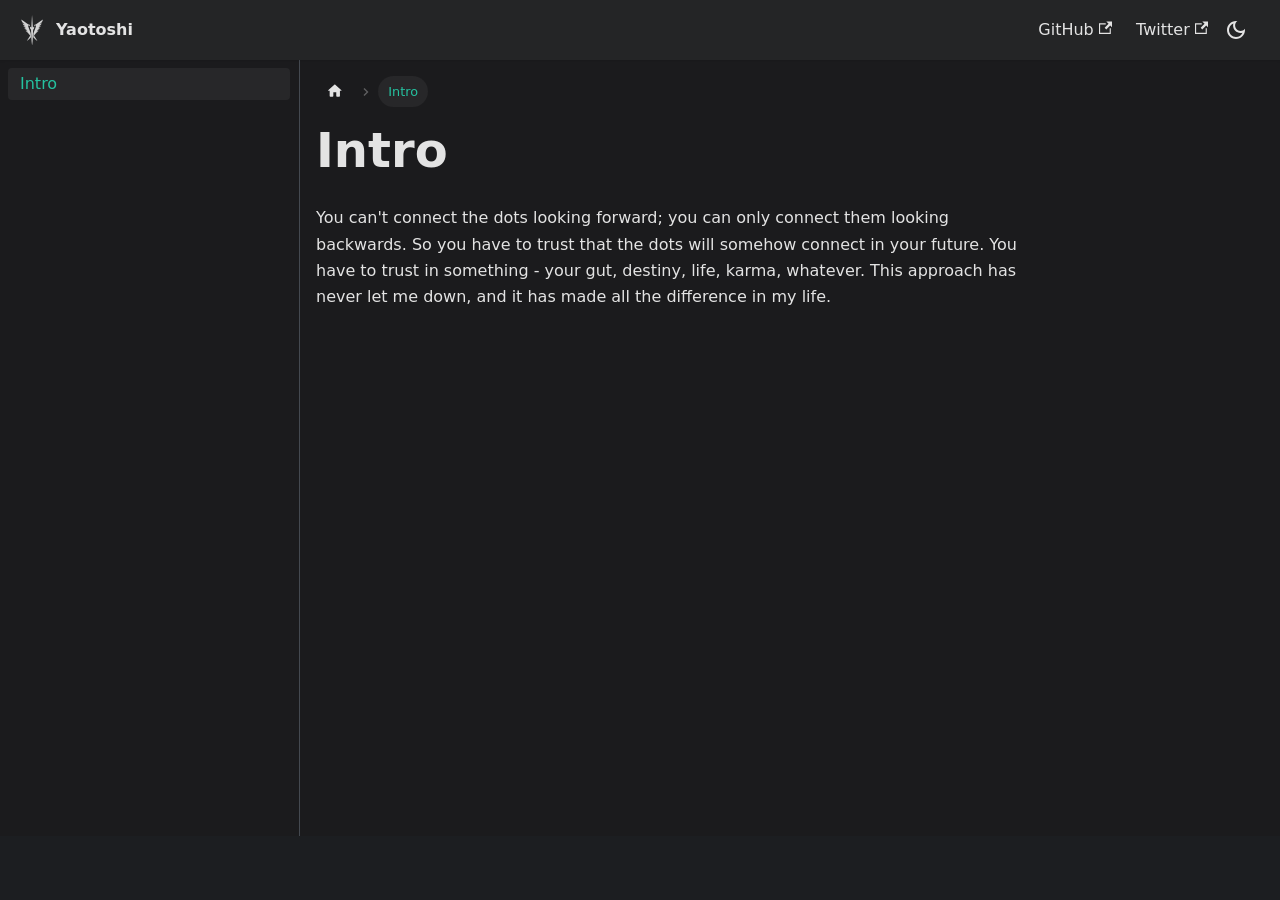
==== index.html @ 5b8d92b4 "deploy: 34f4749e398f7b7b8451116911327ea594e0822d" ====
<!doctype html>
<html lang="en" dir="ltr" class="docs-wrapper docs-doc-page docs-version-current plugin-docs plugin-id-default docs-doc-id-intro">
<head>
<meta charset="UTF-8">
<meta name="generator" content="Docusaurus v2.4.1">
<title data-rh="true">Intro | Yaotoshi</title><meta data-rh="true" name="viewport" content="width=device-width,initial-scale=1"><meta data-rh="true" name="twitter:card" content="summary_large_image"><meta data-rh="true" property="og:url" content="https://yaotoshi.github.io/"><meta data-rh="true" name="docusaurus_locale" content="en"><meta data-rh="true" name="docsearch:language" content="en"><meta data-rh="true" name="docusaurus_version" content="current"><meta data-rh="true" name="docusaurus_tag" content="docs-default-current"><meta data-rh="true" name="docsearch:version" content="current"><meta data-rh="true" name="docsearch:docusaurus_tag" content="docs-default-current"><meta data-rh="true" property="og:title" content="Intro | Yaotoshi"><meta data-rh="true" name="description" content="You can&#x27;t connect the dots looking forward; you can only connect them looking backwards. So you have to trust that the dots will somehow connect in your future. You have to trust in something - your gut, destiny, life, karma, whatever. This approach has never let me down, and it has made all the difference in my life."><meta data-rh="true" property="og:description" content="You can&#x27;t connect the dots looking forward; you can only connect them looking backwards. So you have to trust that the dots will somehow connect in your future. You have to trust in something - your gut, destiny, life, karma, whatever. This approach has never let me down, and it has made all the difference in my life."><link data-rh="true" rel="icon" href="/img/favicon.ico"><link data-rh="true" rel="canonical" href="https://yaotoshi.github.io/"><link data-rh="true" rel="alternate" href="https://yaotoshi.github.io/" hreflang="en"><link data-rh="true" rel="alternate" href="https://yaotoshi.github.io/" hreflang="x-default"><script data-rh="true">function maybeInsertBanner(){window.__DOCUSAURUS_INSERT_BASEURL_BANNER&&insertBanner()}function insertBanner(){var n=document.getElementById("__docusaurus-base-url-issue-banner-container");if(n){n.innerHTML='\n<div id="__docusaurus-base-url-issue-banner" style="border: thick solid red; background-color: rgb(255, 230, 179); margin: 20px; padding: 20px; font-size: 20px;">\n   <p style="font-weight: bold; font-size: 30px;">Your Docusaurus site did not load properly.</p>\n   <p>A very common reason is a wrong site <a href="https://docusaurus.io/docs/docusaurus.config.js/#baseUrl" style="font-weight: bold;">baseUrl configuration</a>.</p>\n   <p>Current configured baseUrl = <span style="font-weight: bold; color: red;">/</span>  (default value)</p>\n   <p>We suggest trying baseUrl = <span id="__docusaurus-base-url-issue-banner-suggestion-container" style="font-weight: bold; color: green;"></span></p>\n</div>\n';var e=document.getElementById("__docusaurus-base-url-issue-banner-suggestion-container"),s=window.location.pathname,r="/"===s.substr(-1)?s:s+"/";e.innerHTML=r}}window.__DOCUSAURUS_INSERT_BASEURL_BANNER=!0,document.addEventListener("DOMContentLoaded",maybeInsertBanner)</script><link rel="stylesheet" href="/assets/css/styles.5077898e.css">
<link rel="preload" href="/assets/js/runtime~main.17e12f35.js" as="script">
<link rel="preload" href="/assets/js/main.d995f491.js" as="script">
</head>
<body class="navigation-with-keyboard">
<script>!function(){function t(t){document.documentElement.setAttribute("data-theme",t)}var e=function(){var t=null;try{t=new URLSearchParams(window.location.search).get("docusaurus-theme")}catch(t){}return t}()||function(){var t=null;try{t=localStorage.getItem("theme")}catch(t){}return t}();t(null!==e?e:"dark")}()</script><div id="__docusaurus">
<div id="__docusaurus-base-url-issue-banner-container"></div><div role="region" aria-label="Skip to main content"><a class="skipToContent_fXgn" href="#__docusaurus_skipToContent_fallback">Skip to main content</a></div><nav aria-label="Main" class="navbar navbar--fixed-top"><div class="navbar__inner"><div class="navbar__items"><button aria-label="Toggle navigation bar" aria-expanded="false" class="navbar__toggle clean-btn" type="button"><svg width="30" height="30" viewBox="0 0 30 30" aria-hidden="true"><path stroke="currentColor" stroke-linecap="round" stroke-miterlimit="10" stroke-width="2" d="M4 7h22M4 15h22M4 23h22"></path></svg></button><a class="navbar__brand" href="/"><div class="navbar__logo"><img src="/img/logo.png" alt="Yaotoshi Logo" class="themedImage_ToTc themedImage--light_HNdA"><img src="/img/logo.png" alt="Yaotoshi Logo" class="themedImage_ToTc themedImage--dark_i4oU"></div><b class="navbar__title text--truncate">Yaotoshi</b></a></div><div class="navbar__items navbar__items--right"><a href="https://github.com/yaotoshi" target="_blank" rel="noopener noreferrer" class="navbar__item navbar__link">GitHub<svg width="13.5" height="13.5" aria-hidden="true" viewBox="0 0 24 24" class="iconExternalLink_nPIU"><path fill="currentColor" d="M21 13v10h-21v-19h12v2h-10v15h17v-8h2zm3-12h-10.988l4.035 4-6.977 7.07 2.828 2.828 6.977-7.07 4.125 4.172v-11z"></path></svg></a><a href="https://x.com/yaotoshix" target="_blank" rel="noopener noreferrer" class="navbar__item navbar__link">Twitter<svg width="13.5" height="13.5" aria-hidden="true" viewBox="0 0 24 24" class="iconExternalLink_nPIU"><path fill="currentColor" d="M21 13v10h-21v-19h12v2h-10v15h17v-8h2zm3-12h-10.988l4.035 4-6.977 7.07 2.828 2.828 6.977-7.07 4.125 4.172v-11z"></path></svg></a><div class="toggle_vylO colorModeToggle_DEke"><button class="clean-btn toggleButton_gllP toggleButtonDisabled_aARS" type="button" disabled="" title="Switch between dark and light mode (currently dark mode)" aria-label="Switch between dark and light mode (currently dark mode)" aria-live="polite"><svg viewBox="0 0 24 24" width="24" height="24" class="lightToggleIcon_pyhR"><path fill="currentColor" d="M12,9c1.65,0,3,1.35,3,3s-1.35,3-3,3s-3-1.35-3-3S10.35,9,12,9 M12,7c-2.76,0-5,2.24-5,5s2.24,5,5,5s5-2.24,5-5 S14.76,7,12,7L12,7z M2,13l2,0c0.55,0,1-0.45,1-1s-0.45-1-1-1l-2,0c-0.55,0-1,0.45-1,1S1.45,13,2,13z M20,13l2,0c0.55,0,1-0.45,1-1 s-0.45-1-1-1l-2,0c-0.55,0-1,0.45-1,1S19.45,13,20,13z M11,2v2c0,0.55,0.45,1,1,1s1-0.45,1-1V2c0-0.55-0.45-1-1-1S11,1.45,11,2z M11,20v2c0,0.55,0.45,1,1,1s1-0.45,1-1v-2c0-0.55-0.45-1-1-1C11.45,19,11,19.45,11,20z M5.99,4.58c-0.39-0.39-1.03-0.39-1.41,0 c-0.39,0.39-0.39,1.03,0,1.41l1.06,1.06c0.39,0.39,1.03,0.39,1.41,0s0.39-1.03,0-1.41L5.99,4.58z M18.36,16.95 c-0.39-0.39-1.03-0.39-1.41,0c-0.39,0.39-0.39,1.03,0,1.41l1.06,1.06c0.39,0.39,1.03,0.39,1.41,0c0.39-0.39,0.39-1.03,0-1.41 L18.36,16.95z M19.42,5.99c0.39-0.39,0.39-1.03,0-1.41c-0.39-0.39-1.03-0.39-1.41,0l-1.06,1.06c-0.39,0.39-0.39,1.03,0,1.41 s1.03,0.39,1.41,0L19.42,5.99z M7.05,18.36c0.39-0.39,0.39-1.03,0-1.41c-0.39-0.39-1.03-0.39-1.41,0l-1.06,1.06 c-0.39,0.39-0.39,1.03,0,1.41s1.03,0.39,1.41,0L7.05,18.36z"></path></svg><svg viewBox="0 0 24 24" width="24" height="24" class="darkToggleIcon_wfgR"><path fill="currentColor" d="M9.37,5.51C9.19,6.15,9.1,6.82,9.1,7.5c0,4.08,3.32,7.4,7.4,7.4c0.68,0,1.35-0.09,1.99-0.27C17.45,17.19,14.93,19,12,19 c-3.86,0-7-3.14-7-7C5,9.07,6.81,6.55,9.37,5.51z M12,3c-4.97,0-9,4.03-9,9s4.03,9,9,9s9-4.03,9-9c0-0.46-0.04-0.92-0.1-1.36 c-0.98,1.37-2.58,2.26-4.4,2.26c-2.98,0-5.4-2.42-5.4-5.4c0-1.81,0.89-3.42,2.26-4.4C12.92,3.04,12.46,3,12,3L12,3z"></path></svg></button></div><div class="searchBox_ZlJk"></div></div></div><div role="presentation" class="navbar-sidebar__backdrop"></div></nav><div id="__docusaurus_skipToContent_fallback" class="main-wrapper mainWrapper_z2l0 docsWrapper_BCFX"><button aria-label="Scroll back to top" class="clean-btn theme-back-to-top-button backToTopButton_sjWU" type="button"></button><div class="docPage__5DB"><aside class="theme-doc-sidebar-container docSidebarContainer_b6E3"><div class="sidebarViewport_Xe31"><div class="sidebar_njMd"><nav aria-label="Docs sidebar" class="menu thin-scrollbar menu_SIkG"><ul class="theme-doc-sidebar-menu menu__list"><li class="theme-doc-sidebar-item-link theme-doc-sidebar-item-link-level-1 menu__list-item"><a class="menu__link menu__link--active" aria-current="page" href="/">Intro</a></li></ul></nav></div></div></aside><main class="docMainContainer_gTbr"><div class="container padding-top--md padding-bottom--lg"><div class="row"><div class="col docItemCol_VOVn"><div class="docItemContainer_Djhp"><article><nav class="theme-doc-breadcrumbs breadcrumbsContainer_Z_bl" aria-label="Breadcrumbs"><ul class="breadcrumbs" itemscope="" itemtype="https://schema.org/BreadcrumbList"><li class="breadcrumbs__item"><a aria-label="Home page" class="breadcrumbs__link" href="/"><svg viewBox="0 0 24 24" class="breadcrumbHomeIcon_YNFT"><path d="M10 19v-5h4v5c0 .55.45 1 1 1h3c.55 0 1-.45 1-1v-7h1.7c.46 0 .68-.57.33-.87L12.67 3.6c-.38-.34-.96-.34-1.34 0l-8.36 7.53c-.34.3-.13.87.33.87H5v7c0 .55.45 1 1 1h3c.55 0 1-.45 1-1z" fill="currentColor"></path></svg></a></li><li itemscope="" itemprop="itemListElement" itemtype="https://schema.org/ListItem" class="breadcrumbs__item breadcrumbs__item--active"><span class="breadcrumbs__link" itemprop="name">Intro</span><meta itemprop="position" content="1"></li></ul></nav><div class="theme-doc-markdown markdown"><h1>Intro</h1><p>You can&#x27;t connect the dots looking forward; you can only connect them looking backwards. So you have to trust that the dots will somehow connect in your future. You have to trust in something - your gut, destiny, life, karma, whatever. This approach has never let me down, and it has made all the difference in my life.</p></div></article><nav class="pagination-nav docusaurus-mt-lg" aria-label="Docs pages"></nav></div></div></div></div></main></div></div><footer class="footer"><div class="container container-fluid"></div></footer></div>
<script src="/assets/js/runtime~main.17e12f35.js"></script>
<script src="/assets/js/main.d995f491.js"></script>
</body>
</html>
---- assets/css/styles.5077898e.css ----
.col,.container{padding:0 var(--ifm-spacing-horizontal);width:100%}.markdown>h2,.markdown>h3,.markdown>h4,.markdown>h5,.markdown>h6{margin-bottom:calc(var(--ifm-heading-vertical-rhythm-bottom)*var(--ifm-leading))}.markdown li,body{word-wrap:break-word}body,ol ol,ol ul,ul ol,ul ul{margin:0}pre,table{overflow:auto}blockquote,pre{margin:0 0 var(--ifm-spacing-vertical)}.breadcrumbs__link,.button{transition-timing-function:var(--ifm-transition-timing-default)}.button,code{vertical-align:middle}.button--outline.button--active,.button--outline:active,.button--outline:hover,:root{--ifm-button-color:var(--ifm-font-color-base-inverse)}.menu__link:hover,a{transition:color var(--ifm-transition-fast) var(--ifm-transition-timing-default)}.navbar--dark,:root{--ifm-navbar-link-hover-color:var(--ifm-color-primary)}.menu,.navbar-sidebar{overflow-x:hidden}:root,html[data-theme=dark]{--ifm-color-emphasis-500:var(--ifm-color-gray-500)}.toggleButton_gllP,html{-webkit-tap-highlight-color:transparent}.clean-list,.containsTaskList_mC6p,.details_lb9f>summary,.dropdown__menu,.menu__list{list-style:none}:root{--ifm-color-scheme:light;--ifm-dark-value:10%;--ifm-darker-value:15%;--ifm-darkest-value:30%;--ifm-light-value:15%;--ifm-lighter-value:30%;--ifm-lightest-value:50%;--ifm-contrast-background-value:90%;--ifm-contrast-foreground-value:70%;--ifm-contrast-background-dark-value:70%;--ifm-contrast-foreground-dark-value:90%;--ifm-color-primary:#3578e5;--ifm-color-secondary:#ebedf0;--ifm-color-success:#00a400;--ifm-color-info:#54c7ec;--ifm-color-warning:#ffba00;--ifm-color-danger:#fa383e;--ifm-color-primary-dark:#306cce;--ifm-color-primary-darker:#2d66c3;--ifm-color-primary-darkest:#2554a0;--ifm-color-primary-light:#538ce9;--ifm-color-primary-lighter:#72a1ed;--ifm-color-primary-lightest:#9abcf2;--ifm-color-primary-contrast-background:#ebf2fc;--ifm-color-primary-contrast-foreground:#102445;--ifm-color-secondary-dark:#d4d5d8;--ifm-color-secondary-darker:#c8c9cc;--ifm-color-secondary-darkest:#a4a6a8;--ifm-color-secondary-light:#eef0f2;--ifm-color-secondary-lighter:#f1f2f5;--ifm-color-secondary-lightest:#f5f6f8;--ifm-color-secondary-contrast-background:#fdfdfe;--ifm-color-secondary-contrast-foreground:#474748;--ifm-color-success-dark:#009400;--ifm-color-success-darker:#008b00;--ifm-color-success-darkest:#007300;--ifm-color-success-light:#26b226;--ifm-color-success-lighter:#4dbf4d;--ifm-color-success-lightest:#80d280;--ifm-color-success-contrast-background:#e6f6e6;--ifm-color-success-contrast-foreground:#003100;--ifm-color-info-dark:#4cb3d4;--ifm-color-info-darker:#47a9c9;--ifm-color-info-darkest:#3b8ba5;--ifm-color-info-light:#6ecfef;--ifm-color-info-lighter:#87d8f2;--ifm-color-info-lightest:#aae3f6;--ifm-color-info-contrast-background:#eef9fd;--ifm-color-info-contrast-foreground:#193c47;--ifm-color-warning-dark:#e6a700;--ifm-color-warning-darker:#d99e00;--ifm-color-warning-darkest:#b38200;--ifm-color-warning-light:#ffc426;--ifm-color-warning-lighter:#ffcf4d;--ifm-color-warning-lightest:#ffdd80;--ifm-color-warning-contrast-background:#fff8e6;--ifm-color-warning-contrast-foreground:#4d3800;--ifm-color-danger-dark:#e13238;--ifm-color-danger-darker:#d53035;--ifm-color-danger-darkest:#af272b;--ifm-color-danger-light:#fb565b;--ifm-color-danger-lighter:#fb7478;--ifm-color-danger-lightest:#fd9c9f;--ifm-color-danger-contrast-background:#ffebec;--ifm-color-danger-contrast-foreground:#4b1113;--ifm-color-white:#fff;--ifm-color-black:#000;--ifm-color-gray-0:var(--ifm-color-white);--ifm-color-gray-100:#f5f6f7;--ifm-color-gray-200:#ebedf0;--ifm-color-gray-300:#dadde1;--ifm-color-gray-400:#ccd0d5;--ifm-color-gray-500:#bec3c9;--ifm-color-gray-600:#8d949e;--ifm-color-gray-700:#606770;--ifm-color-gray-800:#444950;--ifm-color-gray-900:#1c1e21;--ifm-color-gray-1000:var(--ifm-color-black);--ifm-color-emphasis-0:var(--ifm-color-gray-0);--ifm-color-emphasis-100:var(--ifm-color-gray-100);--ifm-color-emphasis-200:var(--ifm-color-gray-200);--ifm-color-emphasis-300:var(--ifm-color-gray-300);--ifm-color-emphasis-400:var(--ifm-color-gray-400);--ifm-color-emphasis-600:var(--ifm-color-gray-600);--ifm-color-emphasis-700:var(--ifm-color-gray-700);--ifm-color-emphasis-800:var(--ifm-color-gray-800);--ifm-color-emphasis-900:var(--ifm-color-gray-900);--ifm-color-emphasis-1000:var(--ifm-color-gray-1000);--ifm-color-content:var(--ifm-color-emphasis-900);--ifm-color-content-inverse:var(--ifm-color-emphasis-0);--ifm-color-content-secondary:#525860;--ifm-background-color:#0000;--ifm-background-surface-color:var(--ifm-color-content-inverse);--ifm-global-border-width:1px;--ifm-global-radius:0.4rem;--ifm-hover-overlay:#0000000d;--ifm-font-color-base:var(--ifm-color-content);--ifm-font-color-base-inverse:var(--ifm-color-content-inverse);--ifm-font-color-secondary:var(--ifm-color-content-secondary);--ifm-font-family-base:system-ui,-apple-system,Segoe UI,Roboto,Ubuntu,Cantarell,Noto Sans,sans-serif,BlinkMacSystemFont,"Segoe UI",Helvetica,Arial,sans-serif,"Apple Color Emoji","Segoe UI Emoji","Segoe UI Symbol";--ifm-font-family-monospace:SFMono-Regular,Menlo,Monaco,Consolas,"Liberation Mono","Courier New",monospace;--ifm-font-size-base:100%;--ifm-font-weight-light:300;--ifm-font-weight-normal:400;--ifm-font-weight-semibold:500;--ifm-font-weight-bold:700;--ifm-font-weight-base:var(--ifm-font-weight-normal);--ifm-line-height-base:1.65;--ifm-global-spacing:1rem;--ifm-spacing-vertical:var(--ifm-global-spacing);--ifm-spacing-horizontal:var(--ifm-global-spacing);--ifm-transition-fast:200ms;--ifm-transition-slow:400ms;--ifm-transition-timing-default:cubic-bezier(0.08,0.52,0.52,1);--ifm-global-shadow-lw:0 1px 2px 0 #0000001a;--ifm-global-shadow-md:0 5px 40px #0003;--ifm-global-shadow-tl:0 12px 28px 0 #0003,0 2px 4px 0 #0000001a;--ifm-z-index-dropdown:100;--ifm-z-index-fixed:200;--ifm-z-index-overlay:400;--ifm-container-width:1140px;--ifm-container-width-xl:1320px;--ifm-code-background:#f6f7f8;--ifm-code-border-radius:var(--ifm-global-radius);--ifm-code-font-size:90%;--ifm-code-padding-horizontal:0.1rem;--ifm-code-padding-vertical:0.1rem;--ifm-pre-background:var(--ifm-code-background);--ifm-pre-border-radius:var(--ifm-code-border-radius);--ifm-pre-color:inherit;--ifm-pre-line-height:1.45;--ifm-pre-padding:1rem;--ifm-heading-color:inherit;--ifm-heading-margin-top:0;--ifm-heading-margin-bottom:var(--ifm-spacing-vertical);--ifm-heading-font-family:var(--ifm-font-family-base);--ifm-heading-font-weight:var(--ifm-font-weight-bold);--ifm-heading-line-height:1.25;--ifm-h1-font-size:2rem;--ifm-h2-font-size:1.5rem;--ifm-h3-font-size:1.25rem;--ifm-h4-font-size:1rem;--ifm-h5-font-size:0.875rem;--ifm-h6-font-size:0.85rem;--ifm-image-alignment-padding:1.25rem;--ifm-leading-desktop:1.25;--ifm-leading:calc(var(--ifm-leading-desktop)*1rem);--ifm-list-left-padding:2rem;--ifm-list-margin:1rem;--ifm-list-item-margin:0.25rem;--ifm-list-paragraph-margin:1rem;--ifm-table-cell-padding:0.75rem;--ifm-table-background:#0000;--ifm-table-stripe-background:#00000008;--ifm-table-border-width:1px;--ifm-table-border-color:var(--ifm-color-emphasis-300);--ifm-table-head-background:inherit;--ifm-table-head-color:inherit;--ifm-table-head-font-weight:var(--ifm-font-weight-bold);--ifm-table-cell-color:inherit;--ifm-link-color:var(--ifm-color-primary);--ifm-link-decoration:none;--ifm-link-hover-color:var(--ifm-link-color);--ifm-link-hover-decoration:underline;--ifm-paragraph-margin-bottom:var(--ifm-leading);--ifm-blockquote-font-size:var(--ifm-font-size-base);--ifm-blockquote-border-left-width:2px;--ifm-blockquote-padding-horizontal:var(--ifm-spacing-horizontal);--ifm-blockquote-padding-vertical:0;--ifm-blockquote-shadow:none;--ifm-blockquote-color:var(--ifm-color-emphasis-800);--ifm-blockquote-border-color:var(--ifm-color-emphasis-300);--ifm-hr-background-color:var(--ifm-color-emphasis-500);--ifm-hr-height:1px;--ifm-hr-margin-vertical:1.5rem;--ifm-scrollbar-size:7px;--ifm-scrollbar-track-background-color:#f1f1f1;--ifm-scrollbar-thumb-background-color:silver;--ifm-scrollbar-thumb-hover-background-color:#a7a7a7;--ifm-alert-background-color:inherit;--ifm-alert-border-color:inherit;--ifm-alert-border-radius:var(--ifm-global-radius);--ifm-alert-border-width:0px;--ifm-alert-border-left-width:5px;--ifm-alert-color:var(--ifm-font-color-base);--ifm-alert-padding-horizontal:var(--ifm-spacing-horizontal);--ifm-alert-padding-vertical:var(--ifm-spacing-vertical);--ifm-alert-shadow:var(--ifm-global-shadow-lw);--ifm-avatar-intro-margin:1rem;--ifm-avatar-intro-alignment:inherit;--ifm-avatar-photo-size:3rem;--ifm-badge-background-color:inherit;--ifm-badge-border-color:inherit;--ifm-badge-border-radius:var(--ifm-global-radius);--ifm-badge-border-width:var(--ifm-global-border-width);--ifm-badge-color:var(--ifm-color-white);--ifm-badge-padding-horizontal:calc(var(--ifm-spacing-horizontal)*0.5);--ifm-badge-padding-vertical:calc(var(--ifm-spacing-vertical)*0.25);--ifm-breadcrumb-border-radius:1.5rem;--ifm-breadcrumb-spacing:0.5rem;--ifm-breadcrumb-color-active:var(--ifm-color-primary);--ifm-breadcrumb-item-background-active:var(--ifm-hover-overlay);--ifm-breadcrumb-padding-horizontal:0.8rem;--ifm-breadcrumb-padding-vertical:0.4rem;--ifm-breadcrumb-size-multiplier:1;--ifm-breadcrumb-separator:url('data:image/svg+xml;utf8,<svg xmlns="http://www.w3.org/2000/svg" x="0px" y="0px" viewBox="0 0 256 256"><g><g><polygon points="79.093,0 48.907,30.187 146.72,128 48.907,225.813 79.093,256 207.093,128"/></g></g><g></g><g></g><g></g><g></g><g></g><g></g><g></g><g></g><g></g><g></g><g></g><g></g><g></g><g></g><g></g></svg>');--ifm-breadcrumb-separator-filter:none;--ifm-breadcrumb-separator-size:0.5rem;--ifm-breadcrumb-separator-size-multiplier:1.25;--ifm-button-background-color:inherit;--ifm-button-border-color:var(--ifm-button-background-color);--ifm-button-border-width:var(--ifm-global-border-width);--ifm-button-font-weight:var(--ifm-font-weight-bold);--ifm-button-padding-horizontal:1.5rem;--ifm-button-padding-vertical:0.375rem;--ifm-button-size-multiplier:1;--ifm-button-transition-duration:var(--ifm-transition-fast);--ifm-button-border-radius:calc(var(--ifm-global-radius)*var(--ifm-button-size-multiplier));--ifm-button-group-spacing:2px;--ifm-card-background-color:var(--ifm-background-surface-color);--ifm-card-border-radius:calc(var(--ifm-global-radius)*2);--ifm-card-horizontal-spacing:var(--ifm-global-spacing);--ifm-card-vertical-spacing:var(--ifm-global-spacing);--ifm-toc-border-color:var(--ifm-color-emphasis-300);--ifm-toc-link-color:var(--ifm-color-content-secondary);--ifm-toc-padding-vertical:0.5rem;--ifm-toc-padding-horizontal:0.5rem;--ifm-dropdown-background-color:var(--ifm-background-surface-color);--ifm-dropdown-font-weight:var(--ifm-font-weight-semibold);--ifm-dropdown-link-color:var(--ifm-font-color-base);--ifm-dropdown-hover-background-color:var(--ifm-hover-overlay);--ifm-footer-background-color:var(--ifm-color-emphasis-100);--ifm-footer-color:inherit;--ifm-footer-link-color:var(--ifm-color-emphasis-700);--ifm-footer-link-hover-color:var(--ifm-color-primary);--ifm-footer-link-horizontal-spacing:0.5rem;--ifm-footer-padding-horizontal:calc(var(--ifm-spacing-horizontal)*2);--ifm-footer-padding-vertical:calc(var(--ifm-spacing-vertical)*2);--ifm-footer-title-color:inherit;--ifm-footer-logo-max-width:min(30rem,90vw);--ifm-hero-background-color:var(--ifm-background-surface-color);--ifm-hero-text-color:var(--ifm-color-emphasis-800);--ifm-menu-color:var(--ifm-color-emphasis-700);--ifm-menu-color-active:var(--ifm-color-primary);--ifm-menu-color-background-active:var(--ifm-hover-overlay);--ifm-menu-color-background-hover:var(--ifm-hover-overlay);--ifm-menu-link-padding-horizontal:0.75rem;--ifm-menu-link-padding-vertical:0.375rem;--ifm-menu-link-sublist-icon:url('data:image/svg+xml;utf8,<svg xmlns="http://www.w3.org/2000/svg" width="16px" height="16px" viewBox="0 0 24 24"><path fill="rgba(0,0,0,0.5)" d="M7.41 15.41L12 10.83l4.59 4.58L18 14l-6-6-6 6z"></path></svg>');--ifm-menu-link-sublist-icon-filter:none;--ifm-navbar-background-color:var(--ifm-background-surface-color);--ifm-navbar-height:3.75rem;--ifm-navbar-item-padding-horizontal:0.75rem;--ifm-navbar-item-padding-vertical:0.25rem;--ifm-navbar-link-color:var(--ifm-font-color-base);--ifm-navbar-link-active-color:var(--ifm-link-color);--ifm-navbar-padding-horizontal:var(--ifm-spacing-horizontal);--ifm-navbar-padding-vertical:calc(var(--ifm-spacing-vertical)*0.5);--ifm-navbar-shadow:var(--ifm-global-shadow-lw);--ifm-navbar-search-input-background-color:var(--ifm-color-emphasis-200);--ifm-navbar-search-input-color:var(--ifm-color-emphasis-800);--ifm-navbar-search-input-placeholder-color:var(--ifm-color-emphasis-500);--ifm-navbar-search-input-icon:url('data:image/svg+xml;utf8,<svg fill="currentColor" xmlns="http://www.w3.org/2000/svg" viewBox="0 0 16 16" height="16px" width="16px"><path d="M6.02945,10.20327a4.17382,4.17382,0,1,1,4.17382-4.17382A4.15609,4.15609,0,0,1,6.02945,10.20327Zm9.69195,4.2199L10.8989,9.59979A5.88021,5.88021,0,0,0,12.058,6.02856,6.00467,6.00467,0,1,0,9.59979,10.8989l4.82338,4.82338a.89729.89729,0,0,0,1.29912,0,.89749.89749,0,0,0-.00087-1.29909Z" /></svg>');--ifm-navbar-sidebar-width:83vw;--ifm-pagination-border-radius:var(--ifm-global-radius);--ifm-pagination-color-active:var(--ifm-color-primary);--ifm-pagination-font-size:1rem;--ifm-pagination-item-active-background:var(--ifm-hover-overlay);--ifm-pagination-page-spacing:0.2em;--ifm-pagination-padding-horizontal:calc(var(--ifm-spacing-horizontal)*1);--ifm-pagination-padding-vertical:calc(var(--ifm-spacing-vertical)*0.25);--ifm-pagination-nav-border-radius:var(--ifm-global-radius);--ifm-pagination-nav-color-hover:var(--ifm-color-primary);--ifm-pills-color-active:var(--ifm-color-primary);--ifm-pills-color-background-active:var(--ifm-hover-overlay);--ifm-pills-spacing:0.125rem;--ifm-tabs-color:var(--ifm-font-color-secondary);--ifm-tabs-color-active:var(--ifm-color-primary);--ifm-tabs-color-active-border:var(--ifm-tabs-color-active);--ifm-tabs-padding-horizontal:1rem;--ifm-tabs-padding-vertical:1rem;--docusaurus-progress-bar-color:var(--ifm-color-primary);--ifm-color-primary:#2e8555;--ifm-color-primary-dark:#29784c;--ifm-color-primary-darker:#277148;--ifm-color-primary-darkest:#205d3b;--ifm-color-primary-light:#33925d;--ifm-color-primary-lighter:#359962;--ifm-color-primary-lightest:#3cad6e;--ifm-code-font-size:95%;--docusaurus-highlighted-code-line-bg:#0000001a;--docusaurus-announcement-bar-height:auto;--docusaurus-tag-list-border:var(--ifm-color-emphasis-300);--docusaurus-collapse-button-bg:#0000;--docusaurus-collapse-button-bg-hover:#0000001a;--doc-sidebar-width:300px;--doc-sidebar-hidden-width:30px}.badge--danger,.badge--info,.badge--primary,.badge--secondary,.badge--success,.badge--warning{--ifm-badge-border-color:var(--ifm-badge-background-color)}.button--link,.button--outline{--ifm-button-background-color:#0000}*{box-sizing:border-box}html{-webkit-font-smoothing:antialiased;-webkit-text-size-adjust:100%;text-size-adjust:100%;background-color:var(--ifm-background-color);color:var(--ifm-font-color-base);color-scheme:var(--ifm-color-scheme);font:var(--ifm-font-size-base)/var(--ifm-line-height-base) var(--ifm-font-family-base);text-rendering:optimizelegibility}iframe{border:0;color-scheme:auto}.container{margin:0 auto;max-width:var(--ifm-container-width)}.container--fluid{max-width:inherit}.row{display:flex;flex-wrap:wrap;margin:0 calc(var(--ifm-spacing-horizontal)*-1)}.margin-bottom--none,.margin-vert--none,.markdown>:last-child{margin-bottom:0!important}.margin-top--none,.margin-vert--none{margin-top:0!important}.row--no-gutters{margin-left:0;margin-right:0}.margin-horiz--none,.margin-right--none{margin-right:0!important}.row--no-gutters>.col{padding-left:0;padding-right:0}.row--align-top{align-items:flex-start}.row--align-bottom{align-items:flex-end}.menuExternalLink_NmtK,.row--align-center{align-items:center}.row--align-stretch{align-items:stretch}.row--align-baseline{align-items:baseline}.col{--ifm-col-width:100%;flex:1 0;margin-left:0;max-width:var(--ifm-col-width)}.padding-bottom--none,.padding-vert--none{padding-bottom:0!important}.padding-top--none,.padding-vert--none{padding-top:0!important}.padding-horiz--none,.padding-left--none{padding-left:0!important}.padding-horiz--none,.padding-right--none{padding-right:0!important}.col[class*=col--]{flex:0 0 var(--ifm-col-width)}.col--1{--ifm-col-width:8.33333%}.col--offset-1{margin-left:8.33333%}.col--2{--ifm-col-width:16.66667%}.col--offset-2{margin-left:16.66667%}.col--3{--ifm-col-width:25%}.col--offset-3{margin-left:25%}.col--4{--ifm-col-width:33.33333%}.col--offset-4{margin-left:33.33333%}.col--5{--ifm-col-width:41.66667%}.col--offset-5{margin-left:41.66667%}.col--6{--ifm-col-width:50%}.col--offset-6{margin-left:50%}.col--7{--ifm-col-width:58.33333%}.col--offset-7{margin-left:58.33333%}.col--8{--ifm-col-width:66.66667%}.col--offset-8{margin-left:66.66667%}.col--9{--ifm-col-width:75%}.col--offset-9{margin-left:75%}.col--10{--ifm-col-width:83.33333%}.col--offset-10{margin-left:83.33333%}.col--11{--ifm-col-width:91.66667%}.col--offset-11{margin-left:91.66667%}.col--12{--ifm-col-width:100%}.col--offset-12{margin-left:100%}.margin-horiz--none,.margin-left--none{margin-left:0!important}.margin--none{margin:0!important}.margin-bottom--xs,.margin-vert--xs{margin-bottom:.25rem!important}.margin-top--xs,.margin-vert--xs{margin-top:.25rem!important}.margin-horiz--xs,.margin-left--xs{margin-left:.25rem!important}.margin-horiz--xs,.margin-right--xs{margin-right:.25rem!important}.margin--xs{margin:.25rem!important}.margin-bottom--sm,.margin-vert--sm{margin-bottom:.5rem!important}.margin-top--sm,.margin-vert--sm{margin-top:.5rem!important}.margin-horiz--sm,.margin-left--sm{margin-left:.5rem!important}.margin-horiz--sm,.margin-right--sm{margin-right:.5rem!important}.margin--sm{margin:.5rem!important}.margin-bottom--md,.margin-vert--md{margin-bottom:1rem!important}.margin-top--md,.margin-vert--md{margin-top:1rem!important}.margin-horiz--md,.margin-left--md{margin-left:1rem!important}.margin-horiz--md,.margin-right--md{margin-right:1rem!important}.margin--md{margin:1rem!important}.margin-bottom--lg,.margin-vert--lg{margin-bottom:2rem!important}.margin-top--lg,.margin-vert--lg{margin-top:2rem!important}.margin-horiz--lg,.margin-left--lg{margin-left:2rem!important}.margin-horiz--lg,.margin-right--lg{margin-right:2rem!important}.margin--lg{margin:2rem!important}.margin-bottom--xl,.margin-vert--xl{margin-bottom:5rem!important}.margin-top--xl,.margin-vert--xl{margin-top:5rem!important}.margin-horiz--xl,.margin-left--xl{margin-left:5rem!important}.margin-horiz--xl,.margin-right--xl{margin-right:5rem!important}.margin--xl{margin:5rem!important}.padding--none{padding:0!important}.padding-bottom--xs,.padding-vert--xs{padding-bottom:.25rem!important}.padding-top--xs,.padding-vert--xs{padding-top:.25rem!important}.padding-horiz--xs,.padding-left--xs{padding-left:.25rem!important}.padding-horiz--xs,.padding-right--xs{padding-right:.25rem!important}.padding--xs{padding:.25rem!important}.padding-bottom--sm,.padding-vert--sm{padding-bottom:.5rem!important}.padding-top--sm,.padding-vert--sm{padding-top:.5rem!important}.padding-horiz--sm,.padding-left--sm{padding-left:.5rem!important}.padding-horiz--sm,.padding-right--sm{padding-right:.5rem!important}.padding--sm{padding:.5rem!important}.padding-bottom--md,.padding-vert--md{padding-bottom:1rem!important}.padding-top--md,.padding-vert--md{padding-top:1rem!important}.padding-horiz--md,.padding-left--md{padding-left:1rem!important}.padding-horiz--md,.padding-right--md{padding-right:1rem!important}.padding--md{padding:1rem!important}.padding-bottom--lg,.padding-vert--lg{padding-bottom:2rem!important}.padding-top--lg,.padding-vert--lg{padding-top:2rem!important}.padding-horiz--lg,.padding-left--lg{padding-left:2rem!important}.padding-horiz--lg,.padding-right--lg{padding-right:2rem!important}.padding--lg{padding:2rem!important}.padding-bottom--xl,.padding-vert--xl{padding-bottom:5rem!important}.padding-top--xl,.padding-vert--xl{padding-top:5rem!important}.padding-horiz--xl,.padding-left--xl{padding-left:5rem!important}.padding-horiz--xl,.padding-right--xl{padding-right:5rem!important}.padding--xl{padding:5rem!important}code{background-color:var(--ifm-code-background);border:.1rem solid #0000001a;border-radius:var(--ifm-code-border-radius);font-family:var(--ifm-font-family-monospace);font-size:var(--ifm-code-font-size);padding:var(--ifm-code-padding-vertical) var(--ifm-code-padding-horizontal)}a code{color:inherit}pre{background-color:var(--ifm-pre-background);border-radius:var(--ifm-pre-border-radius);color:var(--ifm-pre-color);font:var(--ifm-code-font-size)/var(--ifm-pre-line-height) var(--ifm-font-family-monospace);padding:var(--ifm-pre-padding)}pre code{background-color:initial;border:none;font-size:100%;line-height:inherit;padding:0}kbd{background-color:var(--ifm-color-emphasis-0);border:1px solid var(--ifm-color-emphasis-400);border-radius:.2rem;box-shadow:inset 0 -1px 0 var(--ifm-color-emphasis-400);color:var(--ifm-color-emphasis-800);font:80% var(--ifm-font-family-monospace);padding:.15rem .3rem}h1,h2,h3,h4,h5,h6{color:var(--ifm-heading-color);font-family:var(--ifm-heading-font-family);font-weight:var(--ifm-heading-font-weight);line-height:var(--ifm-heading-line-height);margin:var(--ifm-heading-margin-top) 0 var(--ifm-heading-margin-bottom) 0}h1{font-size:var(--ifm-h1-font-size)}h2{font-size:var(--ifm-h2-font-size)}h3{font-size:var(--ifm-h3-font-size)}h4{font-size:var(--ifm-h4-font-size)}h5{font-size:var(--ifm-h5-font-size)}h6{font-size:var(--ifm-h6-font-size)}img{max-width:100%}img[align=right]{padding-left:var(--image-alignment-padding)}img[align=left]{padding-right:var(--image-alignment-padding)}.markdown{--ifm-h1-vertical-rhythm-top:3;--ifm-h2-vertical-rhythm-top:2;--ifm-h3-vertical-rhythm-top:1.5;--ifm-heading-vertical-rhythm-top:1.25;--ifm-h1-vertical-rhythm-bottom:1.25;--ifm-heading-vertical-rhythm-bottom:1}.markdown:after,.markdown:before{content:"";display:table}.markdown:after{clear:both}.markdown h1:first-child{--ifm-h1-font-size:3rem;margin-bottom:calc(var(--ifm-h1-vertical-rhythm-bottom)*var(--ifm-leading))}.markdown>h2{--ifm-h2-font-size:2rem;margin-top:calc(var(--ifm-h2-vertical-rhythm-top)*var(--ifm-leading))}.markdown>h3{--ifm-h3-font-size:1.5rem;margin-top:calc(var(--ifm-h3-vertical-rhythm-top)*var(--ifm-leading))}.markdown>h4,.markdown>h5,.markdown>h6{margin-top:calc(var(--ifm-heading-vertical-rhythm-top)*var(--ifm-leading))}.markdown>p,.markdown>pre,.markdown>ul{margin-bottom:var(--ifm-leading)}.markdown li>p{margin-top:var(--ifm-list-paragraph-margin)}.markdown li+li{margin-top:var(--ifm-list-item-margin)}ol,ul{margin:0 0 var(--ifm-list-margin);padding-left:var(--ifm-list-left-padding)}ol ol,ul ol{list-style-type:lower-roman}ol ol ol,ol ul ol,ul ol ol,ul ul ol{list-style-type:lower-alpha}table{border-collapse:collapse;display:block;margin-bottom:var(--ifm-spacing-vertical)}table thead tr{border-bottom:2px solid var(--ifm-table-border-color)}table thead,table tr:nth-child(2n){background-color:var(--ifm-table-stripe-background)}table tr{background-color:var(--ifm-table-background);border-top:var(--ifm-table-border-width) solid var(--ifm-table-border-color)}table td,table th{border:var(--ifm-table-border-width) solid var(--ifm-table-border-color);padding:var(--ifm-table-cell-padding)}table th{background-color:var(--ifm-table-head-background);color:var(--ifm-table-head-color);font-weight:var(--ifm-table-head-font-weight)}table td{color:var(--ifm-table-cell-color)}strong{font-weight:var(--ifm-font-weight-bold)}a{color:var(--ifm-link-color);text-decoration:var(--ifm-link-decoration)}a:hover{color:var(--ifm-link-hover-color);text-decoration:var(--ifm-link-hover-decoration)}.button:hover,.text--no-decoration,.text--no-decoration:hover,a:not([href]){text-decoration:none}p{margin:0 0 var(--ifm-paragraph-margin-bottom)}blockquote{border-left:var(--ifm-blockquote-border-left-width) solid var(--ifm-blockquote-border-color);box-shadow:var(--ifm-blockquote-shadow);color:var(--ifm-blockquote-color);font-size:var(--ifm-blockquote-font-size);padding:var(--ifm-blockquote-padding-vertical) var(--ifm-blockquote-padding-horizontal)}blockquote>:first-child{margin-top:0}blockquote>:last-child{margin-bottom:0}hr{background-color:var(--ifm-hr-background-color);border:0;height:var(--ifm-hr-height);margin:var(--ifm-hr-margin-vertical) 0}.shadow--lw{box-shadow:var(--ifm-global-shadow-lw)!important}.shadow--md{box-shadow:var(--ifm-global-shadow-md)!important}.shadow--tl{box-shadow:var(--ifm-global-shadow-tl)!important}.text--primary,.wordWrapButtonEnabled_EoeP .wordWrapButtonIcon_Bwma{color:var(--ifm-color-primary)}.text--secondary{color:var(--ifm-color-secondary)}.text--success{color:var(--ifm-color-success)}.text--info{color:var(--ifm-color-info)}.text--warning{color:var(--ifm-color-warning)}.text--danger{color:var(--ifm-color-danger)}.text--center{text-align:center}.text--left{text-align:left}.text--justify{text-align:justify}.text--right{text-align:right}.text--capitalize{text-transform:capitalize}.text--lowercase{text-transform:lowercase}.admonitionHeading_tbUL,.alert__heading,.text--uppercase{text-transform:uppercase}.text--light{font-weight:var(--ifm-font-weight-light)}.text--normal{font-weight:var(--ifm-font-weight-normal)}.text--semibold{font-weight:var(--ifm-font-weight-semibold)}.text--bold{font-weight:var(--ifm-font-weight-bold)}.text--italic{font-style:italic}.text--truncate{overflow:hidden;text-overflow:ellipsis;white-space:nowrap}.text--break{word-wrap:break-word!important;word-break:break-word!important}.clean-btn{background:none;border:none;color:inherit;cursor:pointer;font-family:inherit;padding:0}.alert,.alert .close{color:var(--ifm-alert-foreground-color)}.clean-list{padding-left:0}.alert--primary{--ifm-alert-background-color:var(--ifm-color-primary-contrast-background);--ifm-alert-background-color-highlight:#3578e526;--ifm-alert-foreground-color:var(--ifm-color-primary-contrast-foreground);--ifm-alert-border-color:var(--ifm-color-primary-dark)}.alert--secondary{--ifm-alert-background-color:var(--ifm-color-secondary-contrast-background);--ifm-alert-background-color-highlight:#ebedf026;--ifm-alert-foreground-color:var(--ifm-color-secondary-contrast-foreground);--ifm-alert-border-color:var(--ifm-color-secondary-dark)}.alert--success{--ifm-alert-background-color:var(--ifm-color-success-contrast-background);--ifm-alert-background-color-highlight:#00a40026;--ifm-alert-foreground-color:var(--ifm-color-success-contrast-foreground);--ifm-alert-border-color:var(--ifm-color-success-dark)}.alert--info{--ifm-alert-background-color:var(--ifm-color-info-contrast-background);--ifm-alert-background-color-highlight:#54c7ec26;--ifm-alert-foreground-color:var(--ifm-color-info-contrast-foreground);--ifm-alert-border-color:var(--ifm-color-info-dark)}.alert--warning{--ifm-alert-background-color:var(--ifm-color-warning-contrast-background);--ifm-alert-background-color-highlight:#ffba0026;--ifm-alert-foreground-color:var(--ifm-color-warning-contrast-foreground);--ifm-alert-border-color:var(--ifm-color-warning-dark)}.alert--danger{--ifm-alert-background-color:var(--ifm-color-danger-contrast-background);--ifm-alert-background-color-highlight:#fa383e26;--ifm-alert-foreground-color:var(--ifm-color-danger-contrast-foreground);--ifm-alert-border-color:var(--ifm-color-danger-dark)}.alert{--ifm-code-background:var(--ifm-alert-background-color-highlight);--ifm-link-color:var(--ifm-alert-foreground-color);--ifm-link-hover-color:var(--ifm-alert-foreground-color);--ifm-link-decoration:underline;--ifm-tabs-color:var(--ifm-alert-foreground-color);--ifm-tabs-color-active:var(--ifm-alert-foreground-color);--ifm-tabs-color-active-border:var(--ifm-alert-border-color);background-color:var(--ifm-alert-background-color);border:var(--ifm-alert-border-width) solid var(--ifm-alert-border-color);border-left-width:var(--ifm-alert-border-left-width);border-radius:var(--ifm-alert-border-radius);box-shadow:var(--ifm-alert-shadow);padding:var(--ifm-alert-padding-vertical) var(--ifm-alert-padding-horizontal)}.alert__heading{align-items:center;display:flex;font:700 var(--ifm-h5-font-size)/var(--ifm-heading-line-height) var(--ifm-heading-font-family);margin-bottom:.5rem}.alert__icon{display:inline-flex;margin-right:.4em}.alert__icon svg{fill:var(--ifm-alert-foreground-color);stroke:var(--ifm-alert-foreground-color);stroke-width:0}.alert .close{margin:calc(var(--ifm-alert-padding-vertical)*-1) calc(var(--ifm-alert-padding-horizontal)*-1) 0 0;opacity:.75}.alert .close:focus,.alert .close:hover{opacity:1}.alert a{text-decoration-color:var(--ifm-alert-border-color)}.alert a:hover{text-decoration-thickness:2px}.avatar{column-gap:var(--ifm-avatar-intro-margin);display:flex}.avatar__photo{border-radius:50%;display:block;height:var(--ifm-avatar-photo-size);overflow:hidden;width:var(--ifm-avatar-photo-size)}.card--full-height,.navbar__logo img,body,html{height:100%}.avatar__photo--sm{--ifm-avatar-photo-size:2rem}.avatar__photo--lg{--ifm-avatar-photo-size:4rem}.avatar__photo--xl{--ifm-avatar-photo-size:6rem}.avatar__intro{display:flex;flex:1 1;flex-direction:column;justify-content:center;text-align:var(--ifm-avatar-intro-alignment)}.badge,.breadcrumbs__item,.breadcrumbs__link,.button,.dropdown>.navbar__link:after{display:inline-block}.avatar__name{font:700 var(--ifm-h4-font-size)/var(--ifm-heading-line-height) var(--ifm-font-family-base)}.avatar__subtitle{margin-top:.25rem}.avatar--vertical{--ifm-avatar-intro-alignment:center;--ifm-avatar-intro-margin:0.5rem;align-items:center;flex-direction:column}.badge{background-color:var(--ifm-badge-background-color);border:var(--ifm-badge-border-width) solid var(--ifm-badge-border-color);border-radius:var(--ifm-badge-border-radius);color:var(--ifm-badge-color);font-size:75%;font-weight:var(--ifm-font-weight-bold);line-height:1;padding:var(--ifm-badge-padding-vertical) var(--ifm-badge-padding-horizontal)}.badge--primary{--ifm-badge-background-color:var(--ifm-color-primary)}.badge--secondary{--ifm-badge-background-color:var(--ifm-color-secondary);color:var(--ifm-color-black)}.breadcrumbs__link,.button.button--secondary.button--outline:not(.button--active):not(:hover){color:var(--ifm-font-color-base)}.badge--success{--ifm-badge-background-color:var(--ifm-color-success)}.badge--info{--ifm-badge-background-color:var(--ifm-color-info)}.badge--warning{--ifm-badge-background-color:var(--ifm-color-warning)}.badge--danger{--ifm-badge-background-color:var(--ifm-color-danger)}.breadcrumbs{margin-bottom:0;padding-left:0}.breadcrumbs__item:not(:last-child):after{background:var(--ifm-breadcrumb-separator) center;content:" ";display:inline-block;filter:var(--ifm-breadcrumb-separator-filter);height:calc(var(--ifm-breadcrumb-separator-size)*var(--ifm-breadcrumb-size-multiplier)*var(--ifm-breadcrumb-separator-size-multiplier));margin:0 var(--ifm-breadcrumb-spacing);opacity:.5;width:calc(var(--ifm-breadcrumb-separator-size)*var(--ifm-breadcrumb-size-multiplier)*var(--ifm-breadcrumb-separator-size-multiplier))}.breadcrumbs__item--active .breadcrumbs__link{background:var(--ifm-breadcrumb-item-background-active);color:var(--ifm-breadcrumb-color-active)}.breadcrumbs__link{border-radius:var(--ifm-breadcrumb-border-radius);font-size:calc(1rem*var(--ifm-breadcrumb-size-multiplier));padding:calc(var(--ifm-breadcrumb-padding-vertical)*var(--ifm-breadcrumb-size-multiplier)) calc(var(--ifm-breadcrumb-padding-horizontal)*var(--ifm-breadcrumb-size-multiplier));transition-duration:var(--ifm-transition-fast);transition-property:background,color}.breadcrumbs__link:any-link:hover,.breadcrumbs__link:link:hover,.breadcrumbs__link:visited:hover,area[href].breadcrumbs__link:hover{background:var(--ifm-breadcrumb-item-background-active);text-decoration:none}.breadcrumbs--sm{--ifm-breadcrumb-size-multiplier:0.8}.breadcrumbs--lg{--ifm-breadcrumb-size-multiplier:1.2}.button{background-color:var(--ifm-button-background-color);border:var(--ifm-button-border-width) solid var(--ifm-button-border-color);border-radius:var(--ifm-button-border-radius);cursor:pointer;font-size:calc(.875rem*var(--ifm-button-size-multiplier));font-weight:var(--ifm-button-font-weight);line-height:1.5;padding:calc(var(--ifm-button-padding-vertical)*var(--ifm-button-size-multiplier)) calc(var(--ifm-button-padding-horizontal)*var(--ifm-button-size-multiplier));text-align:center;transition-duration:var(--ifm-button-transition-duration);transition-property:color,background,border-color;-webkit-user-select:none;user-select:none;white-space:nowrap}.button,.button:hover{color:var(--ifm-button-color)}.button--outline{--ifm-button-color:var(--ifm-button-border-color)}.button--outline:hover{--ifm-button-background-color:var(--ifm-button-border-color)}.button--link{--ifm-button-border-color:#0000;color:var(--ifm-link-color);text-decoration:var(--ifm-link-decoration)}.button--link.button--active,.button--link:active,.button--link:hover{color:var(--ifm-link-hover-color);text-decoration:var(--ifm-link-hover-decoration)}.button.disabled,.button:disabled,.button[disabled]{opacity:.65;pointer-events:none}.button--sm{--ifm-button-size-multiplier:0.8}.button--lg{--ifm-button-size-multiplier:1.35}.button--block{display:block;width:100%}.button.button--secondary{color:var(--ifm-color-gray-900)}:where(.button--primary){--ifm-button-background-color:var(--ifm-color-primary);--ifm-button-border-color:var(--ifm-color-primary)}:where(.button--primary):not(.button--outline):hover{--ifm-button-background-color:var(--ifm-color-primary-dark);--ifm-button-border-color:var(--ifm-color-primary-dark)}.button--primary.button--active,.button--primary:active{--ifm-button-background-color:var(--ifm-color-primary-darker);--ifm-button-border-color:var(--ifm-color-primary-darker)}:where(.button--secondary){--ifm-button-background-color:var(--ifm-color-secondary);--ifm-button-border-color:var(--ifm-color-secondary)}:where(.button--secondary):not(.button--outline):hover{--ifm-button-background-color:var(--ifm-color-secondary-dark);--ifm-button-border-color:var(--ifm-color-secondary-dark)}.button--secondary.button--active,.button--secondary:active{--ifm-button-background-color:var(--ifm-color-secondary-darker);--ifm-button-border-color:var(--ifm-color-secondary-darker)}:where(.button--success){--ifm-button-background-color:var(--ifm-color-success);--ifm-button-border-color:var(--ifm-color-success)}:where(.button--success):not(.button--outline):hover{--ifm-button-background-color:var(--ifm-color-success-dark);--ifm-button-border-color:var(--ifm-color-success-dark)}.button--success.button--active,.button--success:active{--ifm-button-background-color:var(--ifm-color-success-darker);--ifm-button-border-color:var(--ifm-color-success-darker)}:where(.button--info){--ifm-button-background-color:var(--ifm-color-info);--ifm-button-border-color:var(--ifm-color-info)}:where(.button--info):not(.button--outline):hover{--ifm-button-background-color:var(--ifm-color-info-dark);--ifm-button-border-color:var(--ifm-color-info-dark)}.button--info.button--active,.button--info:active{--ifm-button-background-color:var(--ifm-color-info-darker);--ifm-button-border-color:var(--ifm-color-info-darker)}:where(.button--warning){--ifm-button-background-color:var(--ifm-color-warning);--ifm-button-border-color:var(--ifm-color-warning)}:where(.button--warning):not(.button--outline):hover{--ifm-button-background-color:var(--ifm-color-warning-dark);--ifm-button-border-color:var(--ifm-color-warning-dark)}.button--warning.button--active,.button--warning:active{--ifm-button-background-color:var(--ifm-color-warning-darker);--ifm-button-border-color:var(--ifm-color-warning-darker)}:where(.button--danger){--ifm-button-background-color:var(--ifm-color-danger);--ifm-button-border-color:var(--ifm-color-danger)}:where(.button--danger):not(.button--outline):hover{--ifm-button-background-color:var(--ifm-color-danger-dark);--ifm-button-border-color:var(--ifm-color-danger-dark)}.button--danger.button--active,.button--danger:active{--ifm-button-background-color:var(--ifm-color-danger-darker);--ifm-button-border-color:var(--ifm-color-danger-darker)}.button-group{display:inline-flex;gap:var(--ifm-button-group-spacing)}.button-group>.button:not(:first-child){border-bottom-left-radius:0;border-top-left-radius:0}.button-group>.button:not(:last-child){border-bottom-right-radius:0;border-top-right-radius:0}.button-group--block{display:flex;justify-content:stretch}.button-group--block>.button{flex-grow:1}.card{background-color:var(--ifm-card-background-color);border-radius:var(--ifm-card-border-radius);box-shadow:var(--ifm-global-shadow-lw);display:flex;flex-direction:column;overflow:hidden}.card__image{padding-top:var(--ifm-card-vertical-spacing)}.card__image:first-child{padding-top:0}.card__body,.card__footer,.card__header{padding:var(--ifm-card-vertical-spacing) var(--ifm-card-horizontal-spacing)}.card__body:not(:last-child),.card__footer:not(:last-child),.card__header:not(:last-child){padding-bottom:0}.card__body>:last-child,.card__footer>:last-child,.card__header>:last-child{margin-bottom:0}.card__footer{margin-top:auto}.table-of-contents{font-size:.8rem;margin-bottom:0;padding:var(--ifm-toc-padding-vertical) 0}.table-of-contents,.table-of-contents ul{list-style:none;padding-left:var(--ifm-toc-padding-horizontal)}.table-of-contents li{margin:var(--ifm-toc-padding-vertical) var(--ifm-toc-padding-horizontal)}.table-of-contents__left-border{border-left:1px solid var(--ifm-toc-border-color)}.table-of-contents__link{color:var(--ifm-toc-link-color);display:block}.table-of-contents__link--active,.table-of-contents__link--active code,.table-of-contents__link:hover,.table-of-contents__link:hover code{color:var(--ifm-color-primary);text-decoration:none}.close{color:var(--ifm-color-black);float:right;font-size:1.5rem;font-weight:var(--ifm-font-weight-bold);line-height:1;opacity:.5;padding:1rem;transition:opacity var(--ifm-transition-fast) var(--ifm-transition-timing-default)}.close:hover{opacity:.7}.close:focus,.theme-code-block-highlighted-line .codeLineNumber_Tfdd:before{opacity:.8}.dropdown{display:inline-flex;font-weight:var(--ifm-dropdown-font-weight);position:relative;vertical-align:top}.dropdown--hoverable:hover .dropdown__menu,.dropdown--show .dropdown__menu{opacity:1;pointer-events:all;transform:translateY(-1px);visibility:visible}#nprogress,.dropdown__menu,.navbar__item.dropdown .navbar__link:not([href]){pointer-events:none}.dropdown--right .dropdown__menu{left:inherit;right:0}.dropdown--nocaret .navbar__link:after{content:none!important}.dropdown__menu{background-color:var(--ifm-dropdown-background-color);border-radius:var(--ifm-global-radius);box-shadow:var(--ifm-global-shadow-md);left:0;max-height:80vh;min-width:10rem;opacity:0;overflow-y:auto;padding:.5rem;position:absolute;top:calc(100% - var(--ifm-navbar-item-padding-vertical) + .3rem);transform:translateY(-.625rem);transition-duration:var(--ifm-transition-fast);transition-property:opacity,transform,visibility;transition-timing-function:var(--ifm-transition-timing-default);visibility:hidden;z-index:var(--ifm-z-index-dropdown)}.menu__caret,.menu__link,.menu__list-item-collapsible{border-radius:.25rem;transition:background var(--ifm-transition-fast) var(--ifm-transition-timing-default)}.dropdown__link{border-radius:.25rem;color:var(--ifm-dropdown-link-color);display:block;font-size:.875rem;margin-top:.2rem;padding:.25rem .5rem;white-space:nowrap}.dropdown__link--active,.dropdown__link:hover{background-color:var(--ifm-dropdown-hover-background-color);color:var(--ifm-dropdown-link-color);text-decoration:none}.dropdown__link--active,.dropdown__link--active:hover{--ifm-dropdown-link-color:var(--ifm-link-color)}.dropdown>.navbar__link:after{border-color:currentcolor #0000;border-style:solid;border-width:.4em .4em 0;content:"";margin-left:.3em;position:relative;top:2px;transform:translateY(-50%)}.footer{background-color:var(--ifm-footer-background-color);color:var(--ifm-footer-color);padding:var(--ifm-footer-padding-vertical) var(--ifm-footer-padding-horizontal)}.footer--dark{--ifm-footer-background-color:#303846;--ifm-footer-color:var(--ifm-footer-link-color);--ifm-footer-link-color:var(--ifm-color-secondary);--ifm-footer-title-color:var(--ifm-color-white)}.footer__links{margin-bottom:1rem}.footer__link-item{color:var(--ifm-footer-link-color);line-height:2}.footer__link-item:hover{color:var(--ifm-footer-link-hover-color)}.footer__link-separator{margin:0 var(--ifm-footer-link-horizontal-spacing)}.footer__logo{margin-top:1rem;max-width:var(--ifm-footer-logo-max-width)}.footer__title{color:var(--ifm-footer-title-color);font:700 var(--ifm-h4-font-size)/var(--ifm-heading-line-height) var(--ifm-font-family-base);margin-bottom:var(--ifm-heading-margin-bottom)}.menu,.navbar__link{font-weight:var(--ifm-font-weight-semibold)}.docItemContainer_Djhp article>:first-child,.docItemContainer_Djhp header+*,.footer__item{margin-top:0}.admonitionContent_S0QG>:last-child,.collapsibleContent_i85q>:last-child,.footer__items{margin-bottom:0}.codeBlockStandalone_MEMb,[type=checkbox]{padding:0}.hero{align-items:center;background-color:var(--ifm-hero-background-color);color:var(--ifm-hero-text-color);display:flex;padding:4rem 2rem}.hero--primary{--ifm-hero-background-color:var(--ifm-color-primary);--ifm-hero-text-color:var(--ifm-font-color-base-inverse)}.hero--dark{--ifm-hero-background-color:#303846;--ifm-hero-text-color:var(--ifm-color-white)}.hero__title{font-size:3rem}.hero__subtitle{font-size:1.5rem}.menu__list{margin:0;padding-left:0}.menu__caret,.menu__link{padding:var(--ifm-menu-link-padding-vertical) var(--ifm-menu-link-padding-horizontal)}.menu__list .menu__list{flex:0 0 100%;margin-top:.25rem;padding-left:var(--ifm-menu-link-padding-horizontal)}.menu__list-item:not(:first-child){margin-top:.25rem}.menu__list-item--collapsed .menu__list{height:0;overflow:hidden}.details_lb9f[data-collapsed=false].isBrowser_bmU9>summary:before,.details_lb9f[open]:not(.isBrowser_bmU9)>summary:before,.menu__list-item--collapsed .menu__caret:before,.menu__list-item--collapsed .menu__link--sublist:after{transform:rotate(90deg)}.menu__list-item-collapsible{display:flex;flex-wrap:wrap;position:relative}.menu__caret:hover,.menu__link:hover,.menu__list-item-collapsible--active,.menu__list-item-collapsible:hover{background:var(--ifm-menu-color-background-hover)}.menu__list-item-collapsible .menu__link--active,.menu__list-item-collapsible .menu__link:hover{background:none!important}.menu__caret,.menu__link{align-items:center;display:flex}.menu__link{color:var(--ifm-menu-color);flex:1;line-height:1.25}.menu__link:hover{color:var(--ifm-menu-color);text-decoration:none}.menu__caret:before,.menu__link--sublist-caret:after{height:1.25rem;transform:rotate(180deg);transition:transform var(--ifm-transition-fast) linear;width:1.25rem;filter:var(--ifm-menu-link-sublist-icon-filter);content:""}.menu__link--sublist-caret:after{background:var(--ifm-menu-link-sublist-icon) 50%/2rem 2rem;margin-left:auto;min-width:1.25rem}.menu__link--active,.menu__link--active:hover{color:var(--ifm-menu-color-active)}.navbar__brand,.navbar__link{color:var(--ifm-navbar-link-color)}.menu__link--active:not(.menu__link--sublist){background-color:var(--ifm-menu-color-background-active)}.menu__caret:before{background:var(--ifm-menu-link-sublist-icon) 50%/2rem 2rem}.navbar--dark,html[data-theme=dark]{--ifm-menu-link-sublist-icon-filter:invert(100%) sepia(94%) saturate(17%) hue-rotate(223deg) brightness(104%) contrast(98%)}.navbar{background-color:var(--ifm-navbar-background-color);box-shadow:var(--ifm-navbar-shadow);height:var(--ifm-navbar-height);padding:var(--ifm-navbar-padding-vertical) var(--ifm-navbar-padding-horizontal)}.navbar,.navbar>.container,.navbar>.container-fluid{display:flex}.navbar--fixed-top{position:sticky;top:0;z-index:var(--ifm-z-index-fixed)}.navbar-sidebar,.navbar-sidebar__backdrop{bottom:0;opacity:0;position:fixed;transition-duration:var(--ifm-transition-fast);transition-timing-function:ease-in-out;left:0;top:0;visibility:hidden}.navbar__inner{display:flex;flex-wrap:wrap;justify-content:space-between;width:100%}.navbar__brand{align-items:center;display:flex;margin-right:1rem;min-width:0}.navbar__brand:hover{color:var(--ifm-navbar-link-hover-color);text-decoration:none}.announcementBarContent_xLdY,.navbar__title{flex:1 1 auto}.navbar__toggle{display:none;margin-right:.5rem}.navbar__logo{flex:0 0 auto;height:2rem;margin-right:.5rem}.navbar__items{align-items:center;display:flex;flex:1;min-width:0}.navbar__items--center{flex:0 0 auto}.navbar__items--center .navbar__brand{margin:0}.navbar__items--center+.navbar__items--right{flex:1}.navbar__items--right{flex:0 0 auto;justify-content:flex-end}.navbar__items--right>:last-child{padding-right:0}.navbar__item{display:inline-block;padding:var(--ifm-navbar-item-padding-vertical) var(--ifm-navbar-item-padding-horizontal)}.navbar__link--active,.navbar__link:hover{color:var(--ifm-navbar-link-hover-color);text-decoration:none}.navbar--dark,.navbar--primary{--ifm-menu-color:var(--ifm-color-gray-300);--ifm-navbar-link-color:var(--ifm-color-gray-100);--ifm-navbar-search-input-background-color:#ffffff1a;--ifm-navbar-search-input-placeholder-color:#ffffff80;color:var(--ifm-color-white)}.navbar--dark{--ifm-navbar-background-color:#242526;--ifm-menu-color-background-active:#ffffff0d;--ifm-navbar-search-input-color:var(--ifm-color-white)}.navbar--primary{--ifm-navbar-background-color:var(--ifm-color-primary);--ifm-navbar-link-hover-color:var(--ifm-color-white);--ifm-menu-color-active:var(--ifm-color-white);--ifm-navbar-search-input-color:var(--ifm-color-emphasis-500)}.navbar__search-input{-webkit-appearance:none;appearance:none;background:var(--ifm-navbar-search-input-background-color) var(--ifm-navbar-search-input-icon) no-repeat .75rem center/1rem 1rem;border:none;border-radius:2rem;color:var(--ifm-navbar-search-input-color);cursor:text;display:inline-block;font-size:.9rem;height:2rem;padding:0 .5rem 0 2.25rem;width:12.5rem}.navbar__search-input::placeholder{color:var(--ifm-navbar-search-input-placeholder-color)}.navbar-sidebar{background-color:var(--ifm-navbar-background-color);box-shadow:var(--ifm-global-shadow-md);transform:translate3d(-100%,0,0);transition-property:opacity,visibility,transform;width:var(--ifm-navbar-sidebar-width)}.navbar-sidebar--show .navbar-sidebar,.navbar-sidebar__items{transform:translateZ(0)}.navbar-sidebar--show .navbar-sidebar,.navbar-sidebar--show .navbar-sidebar__backdrop{opacity:1;visibility:visible}.navbar-sidebar__backdrop{background-color:#0009;right:0;transition-property:opacity,visibility}.navbar-sidebar__brand{align-items:center;box-shadow:var(--ifm-navbar-shadow);display:flex;flex:1;height:var(--ifm-navbar-height);padding:var(--ifm-navbar-padding-vertical) var(--ifm-navbar-padding-horizontal)}.navbar-sidebar__items{display:flex;height:calc(100% - var(--ifm-navbar-height));transition:transform var(--ifm-transition-fast) ease-in-out}.navbar-sidebar__items--show-secondary{transform:translate3d(calc((var(--ifm-navbar-sidebar-width))*-1),0,0)}.navbar-sidebar__item{flex-shrink:0;padding:.5rem;width:calc(var(--ifm-navbar-sidebar-width))}.navbar-sidebar__back{background:var(--ifm-menu-color-background-active);font-size:15px;font-weight:var(--ifm-button-font-weight);margin:0 0 .2rem -.5rem;padding:.6rem 1.5rem;position:relative;text-align:left;top:-.5rem;width:calc(100% + 1rem)}.navbar-sidebar__close{display:flex;margin-left:auto}.pagination{column-gap:var(--ifm-pagination-page-spacing);display:flex;font-size:var(--ifm-pagination-font-size);padding-left:0}.pagination--sm{--ifm-pagination-font-size:0.8rem;--ifm-pagination-padding-horizontal:0.8rem;--ifm-pagination-padding-vertical:0.2rem}.pagination--lg{--ifm-pagination-font-size:1.2rem;--ifm-pagination-padding-horizontal:1.2rem;--ifm-pagination-padding-vertical:0.3rem}.pagination__item{display:inline-flex}.pagination__item>span{padding:var(--ifm-pagination-padding-vertical)}.pagination__item--active .pagination__link{color:var(--ifm-pagination-color-active)}.pagination__item--active .pagination__link,.pagination__item:not(.pagination__item--active):hover .pagination__link{background:var(--ifm-pagination-item-active-background)}.pagination__item--disabled,.pagination__item[disabled]{opacity:.25;pointer-events:none}.pagination__link{border-radius:var(--ifm-pagination-border-radius);color:var(--ifm-font-color-base);display:inline-block;padding:var(--ifm-pagination-padding-vertical) var(--ifm-pagination-padding-horizontal);transition:background var(--ifm-transition-fast) var(--ifm-transition-timing-default)}.pagination__link:hover{text-decoration:none}.pagination-nav{grid-gap:var(--ifm-spacing-horizontal);display:grid;gap:var(--ifm-spacing-horizontal);grid-template-columns:repeat(2,1fr)}.pagination-nav__link{border:1px solid var(--ifm-color-emphasis-300);border-radius:var(--ifm-pagination-nav-border-radius);display:block;height:100%;line-height:var(--ifm-heading-line-height);padding:var(--ifm-global-spacing);transition:border-color var(--ifm-transition-fast) var(--ifm-transition-timing-default)}.pagination-nav__link:hover{border-color:var(--ifm-pagination-nav-color-hover);text-decoration:none}.pagination-nav__link--next{grid-column:2/3;text-align:right}.pagination-nav__label{font-size:var(--ifm-h4-font-size);font-weight:var(--ifm-heading-font-weight);word-break:break-word}.pagination-nav__link--prev .pagination-nav__label:before{content:"« "}.pagination-nav__link--next .pagination-nav__label:after{content:" »"}.pagination-nav__sublabel{color:var(--ifm-color-content-secondary);font-size:var(--ifm-h5-font-size);font-weight:var(--ifm-font-weight-semibold);margin-bottom:.25rem}.pills__item,.tabs{font-weight:var(--ifm-font-weight-bold)}.pills{display:flex;gap:var(--ifm-pills-spacing);padding-left:0}.pills__item{border-radius:.5rem;cursor:pointer;display:inline-block;padding:.25rem 1rem;transition:background var(--ifm-transition-fast) var(--ifm-transition-timing-default)}.tabs,:not(.containsTaskList_mC6p>li)>.containsTaskList_mC6p{padding-left:0}.pills__item--active{color:var(--ifm-pills-color-active)}.pills__item--active,.pills__item:not(.pills__item--active):hover{background:var(--ifm-pills-color-background-active)}.pills--block{justify-content:stretch}.pills--block .pills__item{flex-grow:1;text-align:center}.tabs{color:var(--ifm-tabs-color);display:flex;margin-bottom:0;overflow-x:auto}.tabs__item{border-bottom:3px solid #0000;border-radius:var(--ifm-global-radius);cursor:pointer;display:inline-flex;padding:var(--ifm-tabs-padding-vertical) var(--ifm-tabs-padding-horizontal);transition:background-color var(--ifm-transition-fast) var(--ifm-transition-timing-default)}.tabs__item--active{border-bottom-color:var(--ifm-tabs-color-active-border);border-bottom-left-radius:0;border-bottom-right-radius:0;color:var(--ifm-tabs-color-active)}.tabs__item:hover{background-color:var(--ifm-hover-overlay)}.tabs--block{justify-content:stretch}.tabs--block .tabs__item{flex-grow:1;justify-content:center}html[data-theme=dark]{--ifm-color-scheme:dark;--ifm-color-emphasis-0:var(--ifm-color-gray-1000);--ifm-color-emphasis-100:var(--ifm-color-gray-900);--ifm-color-emphasis-200:var(--ifm-color-gray-800);--ifm-color-emphasis-300:var(--ifm-color-gray-700);--ifm-color-emphasis-400:var(--ifm-color-gray-600);--ifm-color-emphasis-600:var(--ifm-color-gray-400);--ifm-color-emphasis-700:var(--ifm-color-gray-300);--ifm-color-emphasis-800:var(--ifm-color-gray-200);--ifm-color-emphasis-900:var(--ifm-color-gray-100);--ifm-color-emphasis-1000:var(--ifm-color-gray-0);--ifm-background-color:#1b1b1d;--ifm-background-surface-color:#242526;--ifm-hover-overlay:#ffffff0d;--ifm-color-content:#e3e3e3;--ifm-color-content-secondary:#fff;--ifm-breadcrumb-separator-filter:invert(64%) sepia(11%) saturate(0%) hue-rotate(149deg) brightness(99%) contrast(95%);--ifm-code-background:#ffffff1a;--ifm-scrollbar-track-background-color:#444;--ifm-scrollbar-thumb-background-color:#686868;--ifm-scrollbar-thumb-hover-background-color:#7a7a7a;--ifm-table-stripe-background:#ffffff12;--ifm-toc-border-color:var(--ifm-color-emphasis-200);--ifm-color-primary-contrast-background:#102445;--ifm-color-primary-contrast-foreground:#ebf2fc;--ifm-color-secondary-contrast-background:#474748;--ifm-color-secondary-contrast-foreground:#fdfdfe;--ifm-color-success-contrast-background:#003100;--ifm-color-success-contrast-foreground:#e6f6e6;--ifm-color-info-contrast-background:#193c47;--ifm-color-info-contrast-foreground:#eef9fd;--ifm-color-warning-contrast-background:#4d3800;--ifm-color-warning-contrast-foreground:#fff8e6;--ifm-color-danger-contrast-background:#4b1113;--ifm-color-danger-contrast-foreground:#ffebec}#nprogress .bar{background:var(--docusaurus-progress-bar-color);height:2px;left:0;position:fixed;top:0;width:100%;z-index:1031}#nprogress .peg{box-shadow:0 0 10px var(--docusaurus-progress-bar-color),0 0 5px var(--docusaurus-progress-bar-color);height:100%;opacity:1;position:absolute;right:0;transform:rotate(3deg) translateY(-4px);width:100px}[data-theme=dark]{--ifm-color-primary:#25c2a0;--ifm-color-primary-dark:#21af90;--ifm-color-primary-darker:#1fa588;--ifm-color-primary-darkest:#1a8870;--ifm-color-primary-light:#29d5b0;--ifm-color-primary-lighter:#32d8b4;--ifm-color-primary-lightest:#4fddbf;--docusaurus-highlighted-code-line-bg:#0000004d}body:not(.navigation-with-keyboard) :not(input):focus{outline:0}#__docusaurus-base-url-issue-banner-container,.docSidebarContainer_b6E3,.sidebarLogo_isFc,.themedImage_ToTc,[data-theme=dark] .lightToggleIcon_pyhR,[data-theme=light] .darkToggleIcon_wfgR,html[data-announcement-bar-initially-dismissed=true] .announcementBar_mb4j{display:none}.skipToContent_fXgn{background-color:var(--ifm-background-surface-color);color:var(--ifm-color-emphasis-900);left:100%;padding:calc(var(--ifm-global-spacing)/2) var(--ifm-global-spacing);position:fixed;top:1rem;z-index:calc(var(--ifm-z-index-fixed) + 1)}.skipToContent_fXgn:focus{box-shadow:var(--ifm-global-shadow-md);left:1rem}.closeButton_CVFx{line-height:0;padding:0}.content_knG7{font-size:85%;padding:5px 0;text-align:center}.content_knG7 a{color:inherit;text-decoration:underline}.announcementBar_mb4j{align-items:center;background-color:var(--ifm-color-white);border-bottom:1px solid var(--ifm-color-emphasis-100);color:var(--ifm-color-black);display:flex;height:var(--docusaurus-announcement-bar-height)}.announcementBarPlaceholder_vyr4{flex:0 0 10px}.announcementBarClose_gvF7{align-self:stretch;flex:0 0 30px}.toggle_vylO{height:2rem;width:2rem}.toggleButton_gllP{align-items:center;border-radius:50%;display:flex;height:100%;justify-content:center;transition:background var(--ifm-transition-fast);width:100%}.toggleButton_gllP:hover{background:var(--ifm-color-emphasis-200)}.toggleButtonDisabled_aARS{cursor:not-allowed}.darkNavbarColorModeToggle_X3D1:hover{background:var(--ifm-color-gray-800)}[data-theme=dark] .themedImage--dark_i4oU,[data-theme=light] .themedImage--light_HNdA{display:initial}.iconExternalLink_nPIU{margin-left:.3rem}.iconLanguage_nlXk{margin-right:5px;vertical-align:text-bottom}.navbarHideable_m1mJ{transition:transform var(--ifm-transition-fast) ease}.navbarHidden_jGov{transform:translate3d(0,calc(-100% - 2px),0)}.errorBoundaryError_a6uf{color:red;white-space:pre-wrap}.footerLogoLink_BH7S{opacity:.5;transition:opacity var(--ifm-transition-fast) var(--ifm-transition-timing-default)}.footerLogoLink_BH7S:hover,.hash-link:focus,:hover>.hash-link{opacity:1}.mainWrapper_z2l0{display:flex;flex:1 0 auto;flex-direction:column}.docusaurus-mt-lg{margin-top:3rem}#__docusaurus{display:flex;flex-direction:column;min-height:100%}.iconEdit_Z9Sw{margin-right:.3em;vertical-align:sub}.tag_zVej{border:1px solid var(--docusaurus-tag-list-border);transition:border var(--ifm-transition-fast)}.tag_zVej:hover{--docusaurus-tag-list-border:var(--ifm-link-color);text-decoration:none}.tagRegular_sFm0{border-radius:var(--ifm-global-radius);font-size:90%;padding:.2rem .5rem .3rem}.tagWithCount_h2kH{align-items:center;border-left:0;display:flex;padding:0 .5rem 0 1rem;position:relative}.tagWithCount_h2kH:after,.tagWithCount_h2kH:before{border:1px solid var(--docusaurus-tag-list-border);content:"";position:absolute;top:50%;transition:inherit}.tagWithCount_h2kH:before{border-bottom:0;border-right:0;height:1.18rem;right:100%;transform:translate(50%,-50%) rotate(-45deg);width:1.18rem}.tagWithCount_h2kH:after{border-radius:50%;height:.5rem;left:0;transform:translateY(-50%);width:.5rem}.tagWithCount_h2kH span{background:var(--ifm-color-secondary);border-radius:var(--ifm-global-radius);color:var(--ifm-color-black);font-size:.7rem;line-height:1.2;margin-left:.3rem;padding:.1rem .4rem}.tags_jXut{display:inline}.tag_QGVx{display:inline-block;margin:0 .4rem .5rem 0}.lastUpdated_vwxv{font-size:smaller;font-style:italic;margin-top:.2rem}.tocCollapsibleButton_TO0P{align-items:center;display:flex;font-size:inherit;justify-content:space-between;padding:.4rem .8rem;width:100%}.tocCollapsibleButton_TO0P:after{background:var(--ifm-menu-link-sublist-icon) 50% 50%/2rem 2rem no-repeat;content:"";filter:var(--ifm-menu-link-sublist-icon-filter);height:1.25rem;transform:rotate(180deg);transition:transform var(--ifm-transition-fast);width:1.25rem}.tocCollapsibleButtonExpanded_MG3E:after,.tocCollapsibleExpanded_sAul{transform:none}.tocCollapsible_ETCw{background-color:var(--ifm-menu-color-background-active);border-radius:var(--ifm-global-radius);margin:1rem 0}.tocCollapsibleContent_vkbj>ul{border-left:none;border-top:1px solid var(--ifm-color-emphasis-300);font-size:15px;padding:.2rem 0}.tocCollapsibleContent_vkbj ul li{margin:.4rem .8rem}.tocCollapsibleContent_vkbj a{display:block}.backToTopButton_sjWU{background-color:var(--ifm-color-emphasis-200);border-radius:50%;bottom:1.3rem;box-shadow:var(--ifm-global-shadow-lw);height:3rem;opacity:0;position:fixed;right:1.3rem;transform:scale(0);transition:all var(--ifm-transition-fast) var(--ifm-transition-timing-default);visibility:hidden;width:3rem;z-index:calc(var(--ifm-z-index-fixed) - 1)}.buttonGroup__atx button,.codeBlockContainer_Ckt0{background:var(--prism-background-color);color:var(--prism-color)}.backToTopButton_sjWU:after{background-color:var(--ifm-color-emphasis-1000);content:" ";display:inline-block;height:100%;-webkit-mask:var(--ifm-menu-link-sublist-icon) 50%/2rem 2rem no-repeat;mask:var(--ifm-menu-link-sublist-icon) 50%/2rem 2rem no-repeat;width:100%}.backToTopButtonShow_xfvO{opacity:1;transform:scale(1);visibility:visible}[data-theme=dark]:root{--docusaurus-collapse-button-bg:#ffffff0d;--docusaurus-collapse-button-bg-hover:#ffffff1a}.collapseSidebarButton_PEFL{display:none;margin:0}.docMainContainer_gTbr,.docPage__5DB{display:flex;width:100%}.docPage__5DB{flex:1 0}.docsWrapper_BCFX{display:flex;flex:1 0 auto}.codeBlockContainer_Ckt0{border-radius:var(--ifm-code-border-radius);box-shadow:var(--ifm-global-shadow-lw);margin-bottom:var(--ifm-leading)}.codeBlockContent_biex{border-radius:inherit;direction:ltr;position:relative}.codeBlockTitle_Ktv7{border-bottom:1px solid var(--ifm-color-emphasis-300);border-top-left-radius:inherit;border-top-right-radius:inherit;font-size:var(--ifm-code-font-size);font-weight:500;padding:.75rem var(--ifm-pre-padding)}.codeBlock_bY9V{--ifm-pre-background:var(--prism-background-color);margin:0;padding:0}.codeBlockTitle_Ktv7+.codeBlockContent_biex .codeBlock_bY9V{border-top-left-radius:0;border-top-right-radius:0}.codeBlockLines_e6Vv{float:left;font:inherit;min-width:100%;padding:var(--ifm-pre-padding)}.codeBlockLinesWithNumbering_o6Pm{display:table;padding:var(--ifm-pre-padding) 0}.buttonGroup__atx{column-gap:.2rem;display:flex;position:absolute;right:calc(var(--ifm-pre-padding)/2);top:calc(var(--ifm-pre-padding)/2)}.buttonGroup__atx button{align-items:center;border:1px solid var(--ifm-color-emphasis-300);border-radius:var(--ifm-global-radius);display:flex;line-height:0;opacity:0;padding:.4rem;transition:opacity var(--ifm-transition-fast) ease-in-out}.buttonGroup__atx button:focus-visible,.buttonGroup__atx button:hover{opacity:1!important}.theme-code-block:hover .buttonGroup__atx button{opacity:.4}:where(:root){--docusaurus-highlighted-code-line-bg:#484d5b}:where([data-theme=dark]){--docusaurus-highlighted-code-line-bg:#646464}.theme-code-block-highlighted-line{background-color:var(--docusaurus-highlighted-code-line-bg);display:block;margin:0 calc(var(--ifm-pre-padding)*-1);padding:0 var(--ifm-pre-padding)}.codeLine_lJS_{counter-increment:a;display:table-row}.codeLineNumber_Tfdd{background:var(--ifm-pre-background);display:table-cell;left:0;overflow-wrap:normal;padding:0 var(--ifm-pre-padding);position:sticky;text-align:right;width:1%}.codeLineNumber_Tfdd:before{content:counter(a);opacity:.4}.codeLineContent_feaV{padding-right:var(--ifm-pre-padding)}.theme-code-block:hover .copyButtonCopied_obH4{opacity:1!important}.copyButtonIcons_eSgA{height:1.125rem;position:relative;width:1.125rem}.copyButtonIcon_y97N,.copyButtonSuccessIcon_LjdS{fill:currentColor;height:inherit;left:0;opacity:inherit;position:absolute;top:0;transition:all var(--ifm-transition-fast) ease;width:inherit}.copyButtonSuccessIcon_LjdS{color:#00d600;left:50%;opacity:0;top:50%;transform:translate(-50%,-50%) scale(.33)}.copyButtonCopied_obH4 .copyButtonIcon_y97N{opacity:0;transform:scale(.33)}.copyButtonCopied_obH4 .copyButtonSuccessIcon_LjdS{opacity:1;transform:translate(-50%,-50%) scale(1);transition-delay:75ms}.wordWrapButtonIcon_Bwma{height:1.2rem;width:1.2rem}.details_lb9f{--docusaurus-details-summary-arrow-size:0.38rem;--docusaurus-details-transition:transform 200ms ease;--docusaurus-details-decoration-color:grey}.details_lb9f>summary{cursor:pointer;padding-left:1rem;position:relative}.details_lb9f>summary::-webkit-details-marker{display:none}.details_lb9f>summary:before{border-color:#0000 #0000 #0000 var(--docusaurus-details-decoration-color);border-style:solid;border-width:var(--docusaurus-details-summary-arrow-size);content:"";left:0;position:absolute;top:.45rem;transform:rotate(0);transform-origin:calc(var(--docusaurus-details-summary-arrow-size)/2) 50%;transition:var(--docusaurus-details-transition)}.collapsibleContent_i85q{border-top:1px solid var(--docusaurus-details-decoration-color);margin-top:1rem;padding-top:1rem}.details_b_Ee{--docusaurus-details-decoration-color:var(--ifm-alert-border-color);--docusaurus-details-transition:transform var(--ifm-transition-fast) ease;border:1px solid var(--ifm-alert-border-color);margin:0 0 var(--ifm-spacing-vertical)}.anchorWithStickyNavbar_LWe7{scroll-margin-top:calc(var(--ifm-navbar-height) + .5rem)}.anchorWithHideOnScrollNavbar_WYt5{scroll-margin-top:.5rem}.hash-link{opacity:0;padding-left:.5rem;transition:opacity var(--ifm-transition-fast);-webkit-user-select:none;user-select:none}.hash-link:before{content:"#"}.img_ev3q{height:auto}.tableOfContents_bqdL{max-height:calc(100vh - var(--ifm-navbar-height) - 2rem);overflow-y:auto;position:sticky;top:calc(var(--ifm-navbar-height) + 1rem)}.admonition_LlT9{margin-bottom:1em}.admonitionHeading_tbUL{font:var(--ifm-heading-font-weight) var(--ifm-h5-font-size)/var(--ifm-heading-line-height) var(--ifm-heading-font-family);margin-bottom:.3rem}.admonitionHeading_tbUL code{text-transform:none}.admonitionIcon_kALy{display:inline-block;margin-right:.4em;vertical-align:middle}.admonitionIcon_kALy svg{fill:var(--ifm-alert-foreground-color);display:inline-block;height:1.6em;width:1.6em}.breadcrumbHomeIcon_YNFT{height:1.1rem;position:relative;top:1px;vertical-align:top;width:1.1rem}.breadcrumbsContainer_Z_bl{--ifm-breadcrumb-size-multiplier:0.8;margin-bottom:.8rem}.mdxPageWrapper_j9I6{justify-content:center}@media (min-width:997px){.collapseSidebarButton_PEFL,.expandButton_m80_{background-color:var(--docusaurus-collapse-button-bg)}:root{--docusaurus-announcement-bar-height:30px}.announcementBarClose_gvF7,.announcementBarPlaceholder_vyr4{flex-basis:50px}.searchBox_ZlJk{padding:var(--ifm-navbar-item-padding-vertical) var(--ifm-navbar-item-padding-horizontal)}.lastUpdated_vwxv{text-align:right}.tocMobile_ITEo{display:none}.collapseSidebarButton_PEFL{border:1px solid var(--ifm-toc-border-color);border-radius:0;bottom:0;display:block!important;height:40px;position:sticky}.collapseSidebarButtonIcon_kv0_{margin-top:4px;transform:rotate(180deg)}.expandButtonIcon_BlDH,[dir=rtl] .collapseSidebarButtonIcon_kv0_{transform:rotate(0)}.collapseSidebarButton_PEFL:focus,.collapseSidebarButton_PEFL:hover,.expandButton_m80_:focus,.expandButton_m80_:hover{background-color:var(--docusaurus-collapse-button-bg-hover)}.menuHtmlItem_M9Kj{padding:var(--ifm-menu-link-padding-vertical) var(--ifm-menu-link-padding-horizontal)}.menu_SIkG{flex-grow:1;padding:.5rem}@supports (scrollbar-gutter:stable){.menu_SIkG{padding:.5rem 0 .5rem .5rem;scrollbar-gutter:stable}}.menuWithAnnouncementBar_GW3s{margin-bottom:var(--docusaurus-announcement-bar-height)}.sidebar_njMd{display:flex;flex-direction:column;height:100%;padding-top:var(--ifm-navbar-height);width:var(--doc-sidebar-width)}.sidebarWithHideableNavbar_wUlq{padding-top:0}.sidebarHidden_VK0M{opacity:0;visibility:hidden}.sidebarLogo_isFc{align-items:center;color:inherit!important;display:flex!important;margin:0 var(--ifm-navbar-padding-horizontal);max-height:var(--ifm-navbar-height);min-height:var(--ifm-navbar-height);text-decoration:none!important}.sidebarLogo_isFc img{height:2rem;margin-right:.5rem}.expandButton_m80_{align-items:center;display:flex;height:100%;justify-content:center;position:absolute;right:0;top:0;transition:background-color var(--ifm-transition-fast) ease;width:100%}[dir=rtl] .expandButtonIcon_BlDH{transform:rotate(180deg)}.docSidebarContainer_b6E3{border-right:1px solid var(--ifm-toc-border-color);-webkit-clip-path:inset(0);clip-path:inset(0);display:block;margin-top:calc(var(--ifm-navbar-height)*-1);transition:width var(--ifm-transition-fast) ease;width:var(--doc-sidebar-width);will-change:width}.docSidebarContainerHidden_b3ry{cursor:pointer;width:var(--doc-sidebar-hidden-width)}.sidebarViewport_Xe31{height:100%;max-height:100vh;position:sticky;top:0}.docMainContainer_gTbr{flex-grow:1;max-width:calc(100% - var(--doc-sidebar-width))}.docMainContainerEnhanced_Uz_u{max-width:calc(100% - var(--doc-sidebar-hidden-width))}.docItemWrapperEnhanced_czyv{max-width:calc(var(--ifm-container-width) + var(--doc-sidebar-width))!important}.docItemCol_VOVn{max-width:75%!important}}@media (min-width:1440px){.container{max-width:var(--ifm-container-width-xl)}}@media (max-width:996px){.col{--ifm-col-width:100%;flex-basis:var(--ifm-col-width);margin-left:0}.footer{--ifm-footer-padding-horizontal:0}.colorModeToggle_DEke,.footer__link-separator,.navbar__item,.tableOfContents_bqdL{display:none}.footer__col{margin-bottom:calc(var(--ifm-spacing-vertical)*3)}.footer__link-item{display:block}.hero{padding-left:0;padding-right:0}.navbar>.container,.navbar>.container-fluid{padding:0}.navbar__toggle{display:inherit}.navbar__search-input{width:9rem}.pills--block,.tabs--block{flex-direction:column}.searchBox_ZlJk{position:absolute;right:var(--ifm-navbar-padding-horizontal)}.docItemContainer_F8PC{padding:0 .3rem}}@media (max-width:576px){.markdown h1:first-child{--ifm-h1-font-size:2rem}.markdown>h2{--ifm-h2-font-size:1.5rem}.markdown>h3{--ifm-h3-font-size:1.25rem}}@media (hover:hover){.backToTopButton_sjWU:hover{background-color:var(--ifm-color-emphasis-300)}}@media (pointer:fine){.thin-scrollbar{scrollbar-width:thin}.thin-scrollbar::-webkit-scrollbar{height:var(--ifm-scrollbar-size);width:var(--ifm-scrollbar-size)}.thin-scrollbar::-webkit-scrollbar-track{background:var(--ifm-scrollbar-track-background-color);border-radius:10px}.thin-scrollbar::-webkit-scrollbar-thumb{background:var(--ifm-scrollbar-thumb-background-color);border-radius:10px}.thin-scrollbar::-webkit-scrollbar-thumb:hover{background:var(--ifm-scrollbar-thumb-hover-background-color)}}@media (prefers-reduced-motion:reduce){:root{--ifm-transition-fast:0ms;--ifm-transition-slow:0ms}}@media print{.announcementBar_mb4j,.footer,.menu,.navbar,.pagination-nav,.table-of-contents,.tocMobile_ITEo{display:none}.tabs{page-break-inside:avoid}.codeBlockLines_e6Vv{white-space:pre-wrap}}
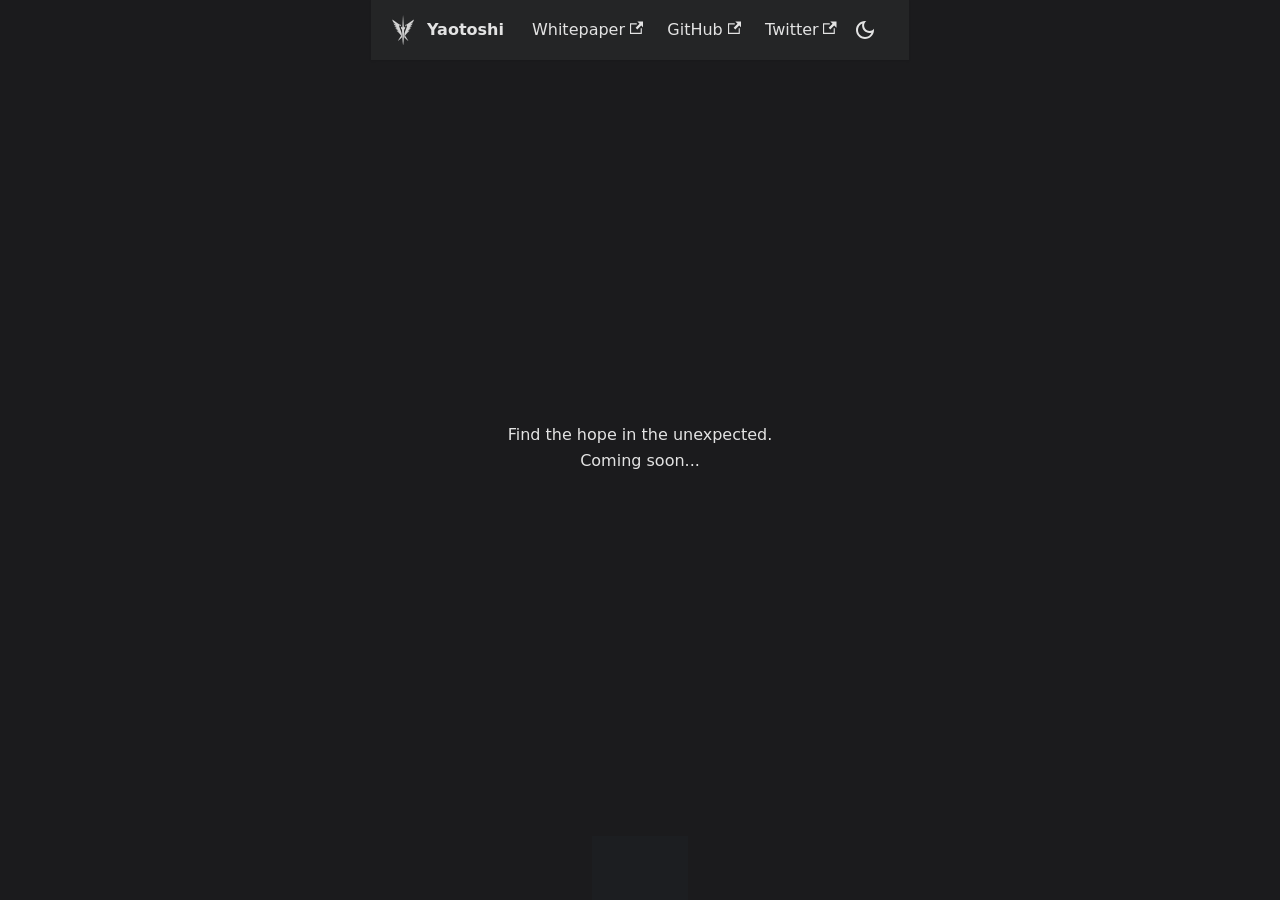
==== commit aea5767a: "deploy: 269012ac3ec8bd1887d26bb83fd4082d627743c4" ====
--- a/index.html
+++ b/index.html
@@ -1,16 +1,16 @@
 <!doctype html>
-<html lang="en" dir="ltr" class="docs-wrapper docs-doc-page docs-version-current plugin-docs plugin-id-default docs-doc-id-intro">
+<html lang="en" dir="ltr" class="plugin-pages plugin-id-default">
 <head>
 <meta charset="UTF-8">
 <meta name="generator" content="Docusaurus v2.4.1">
-<title data-rh="true">Intro | Yaotoshi</title><meta data-rh="true" name="viewport" content="width=device-width,initial-scale=1"><meta data-rh="true" name="twitter:card" content="summary_large_image"><meta data-rh="true" property="og:url" content="https://yaotoshi.github.io/"><meta data-rh="true" name="docusaurus_locale" content="en"><meta data-rh="true" name="docsearch:language" content="en"><meta data-rh="true" name="docusaurus_version" content="current"><meta data-rh="true" name="docusaurus_tag" content="docs-default-current"><meta data-rh="true" name="docsearch:version" content="current"><meta data-rh="true" name="docsearch:docusaurus_tag" content="docs-default-current"><meta data-rh="true" property="og:title" content="Intro | Yaotoshi"><meta data-rh="true" name="description" content="You can&#x27;t connect the dots looking forward; you can only connect them looking backwards. So you have to trust that the dots will somehow connect in your future. You have to trust in something - your gut, destiny, life, karma, whatever. This approach has never let me down, and it has made all the difference in my life."><meta data-rh="true" property="og:description" content="You can&#x27;t connect the dots looking forward; you can only connect them looking backwards. So you have to trust that the dots will somehow connect in your future. You have to trust in something - your gut, destiny, life, karma, whatever. This approach has never let me down, and it has made all the difference in my life."><link data-rh="true" rel="icon" href="/img/favicon.ico"><link data-rh="true" rel="canonical" href="https://yaotoshi.github.io/"><link data-rh="true" rel="alternate" href="https://yaotoshi.github.io/" hreflang="en"><link data-rh="true" rel="alternate" href="https://yaotoshi.github.io/" hreflang="x-default"><script data-rh="true">function maybeInsertBanner(){window.__DOCUSAURUS_INSERT_BASEURL_BANNER&&insertBanner()}function insertBanner(){var n=document.getElementById("__docusaurus-base-url-issue-banner-container");if(n){n.innerHTML='\n<div id="__docusaurus-base-url-issue-banner" style="border: thick solid red; background-color: rgb(255, 230, 179); margin: 20px; padding: 20px; font-size: 20px;">\n   <p style="font-weight: bold; font-size: 30px;">Your Docusaurus site did not load properly.</p>\n   <p>A very common reason is a wrong site <a href="https://docusaurus.io/docs/docusaurus.config.js/#baseUrl" style="font-weight: bold;">baseUrl configuration</a>.</p>\n   <p>Current configured baseUrl = <span style="font-weight: bold; color: red;">/</span>  (default value)</p>\n   <p>We suggest trying baseUrl = <span id="__docusaurus-base-url-issue-banner-suggestion-container" style="font-weight: bold; color: green;"></span></p>\n</div>\n';var e=document.getElementById("__docusaurus-base-url-issue-banner-suggestion-container"),s=window.location.pathname,r="/"===s.substr(-1)?s:s+"/";e.innerHTML=r}}window.__DOCUSAURUS_INSERT_BASEURL_BANNER=!0,document.addEventListener("DOMContentLoaded",maybeInsertBanner)</script><link rel="stylesheet" href="/assets/css/styles.5077898e.css">
-<link rel="preload" href="/assets/js/runtime~main.17e12f35.js" as="script">
-<link rel="preload" href="/assets/js/main.d995f491.js" as="script">
+<title data-rh="true">Yaotoshi</title><meta data-rh="true" property="og:title" content="Yaotoshi"><meta data-rh="true" name="viewport" content="width=device-width,initial-scale=1"><meta data-rh="true" name="twitter:card" content="summary_large_image"><meta data-rh="true" property="og:url" content="https://yaotoshi.github.io/"><meta data-rh="true" name="docusaurus_locale" content="en"><meta data-rh="true" name="docusaurus_tag" content="default"><meta data-rh="true" name="docsearch:language" content="en"><meta data-rh="true" name="docsearch:docusaurus_tag" content="default"><link data-rh="true" rel="icon" href="/img/favicon.ico"><link data-rh="true" rel="canonical" href="https://yaotoshi.github.io/"><link data-rh="true" rel="alternate" href="https://yaotoshi.github.io/" hreflang="en"><link data-rh="true" rel="alternate" href="https://yaotoshi.github.io/" hreflang="x-default"><script data-rh="true">function maybeInsertBanner(){window.__DOCUSAURUS_INSERT_BASEURL_BANNER&&insertBanner()}function insertBanner(){var n=document.getElementById("__docusaurus-base-url-issue-banner-container");if(n){n.innerHTML='\n<div id="__docusaurus-base-url-issue-banner" style="border: thick solid red; background-color: rgb(255, 230, 179); margin: 20px; padding: 20px; font-size: 20px;">\n   <p style="font-weight: bold; font-size: 30px;">Your Docusaurus site did not load properly.</p>\n   <p>A very common reason is a wrong site <a href="https://docusaurus.io/docs/docusaurus.config.js/#baseUrl" style="font-weight: bold;">baseUrl configuration</a>.</p>\n   <p>Current configured baseUrl = <span style="font-weight: bold; color: red;">/</span>  (default value)</p>\n   <p>We suggest trying baseUrl = <span id="__docusaurus-base-url-issue-banner-suggestion-container" style="font-weight: bold; color: green;"></span></p>\n</div>\n';var e=document.getElementById("__docusaurus-base-url-issue-banner-suggestion-container"),s=window.location.pathname,r="/"===s.substr(-1)?s:s+"/";e.innerHTML=r}}window.__DOCUSAURUS_INSERT_BASEURL_BANNER=!0,document.addEventListener("DOMContentLoaded",maybeInsertBanner)</script><link rel="stylesheet" href="/assets/css/styles.6dea1e81.css">
+<link rel="preload" href="/assets/js/runtime~main.dd3d4f21.js" as="script">
+<link rel="preload" href="/assets/js/main.a6b72e19.js" as="script">
 </head>
 <body class="navigation-with-keyboard">
 <script>!function(){function t(t){document.documentElement.setAttribute("data-theme",t)}var e=function(){var t=null;try{t=new URLSearchParams(window.location.search).get("docusaurus-theme")}catch(t){}return t}()||function(){var t=null;try{t=localStorage.getItem("theme")}catch(t){}return t}();t(null!==e?e:"dark")}()</script><div id="__docusaurus">
-<div id="__docusaurus-base-url-issue-banner-container"></div><div role="region" aria-label="Skip to main content"><a class="skipToContent_fXgn" href="#__docusaurus_skipToContent_fallback">Skip to main content</a></div><nav aria-label="Main" class="navbar navbar--fixed-top"><div class="navbar__inner"><div class="navbar__items"><button aria-label="Toggle navigation bar" aria-expanded="false" class="navbar__toggle clean-btn" type="button"><svg width="30" height="30" viewBox="0 0 30 30" aria-hidden="true"><path stroke="currentColor" stroke-linecap="round" stroke-miterlimit="10" stroke-width="2" d="M4 7h22M4 15h22M4 23h22"></path></svg></button><a class="navbar__brand" href="/"><div class="navbar__logo"><img src="/img/logo.png" alt="Yaotoshi Logo" class="themedImage_ToTc themedImage--light_HNdA"><img src="/img/logo.png" alt="Yaotoshi Logo" class="themedImage_ToTc themedImage--dark_i4oU"></div><b class="navbar__title text--truncate">Yaotoshi</b></a></div><div class="navbar__items navbar__items--right"><a href="https://github.com/yaotoshi" target="_blank" rel="noopener noreferrer" class="navbar__item navbar__link">GitHub<svg width="13.5" height="13.5" aria-hidden="true" viewBox="0 0 24 24" class="iconExternalLink_nPIU"><path fill="currentColor" d="M21 13v10h-21v-19h12v2h-10v15h17v-8h2zm3-12h-10.988l4.035 4-6.977 7.07 2.828 2.828 6.977-7.07 4.125 4.172v-11z"></path></svg></a><a href="https://x.com/yaotoshix" target="_blank" rel="noopener noreferrer" class="navbar__item navbar__link">Twitter<svg width="13.5" height="13.5" aria-hidden="true" viewBox="0 0 24 24" class="iconExternalLink_nPIU"><path fill="currentColor" d="M21 13v10h-21v-19h12v2h-10v15h17v-8h2zm3-12h-10.988l4.035 4-6.977 7.07 2.828 2.828 6.977-7.07 4.125 4.172v-11z"></path></svg></a><div class="toggle_vylO colorModeToggle_DEke"><button class="clean-btn toggleButton_gllP toggleButtonDisabled_aARS" type="button" disabled="" title="Switch between dark and light mode (currently dark mode)" aria-label="Switch between dark and light mode (currently dark mode)" aria-live="polite"><svg viewBox="0 0 24 24" width="24" height="24" class="lightToggleIcon_pyhR"><path fill="currentColor" d="M12,9c1.65,0,3,1.35,3,3s-1.35,3-3,3s-3-1.35-3-3S10.35,9,12,9 M12,7c-2.76,0-5,2.24-5,5s2.24,5,5,5s5-2.24,5-5 S14.76,7,12,7L12,7z M2,13l2,0c0.55,0,1-0.45,1-1s-0.45-1-1-1l-2,0c-0.55,0-1,0.45-1,1S1.45,13,2,13z M20,13l2,0c0.55,0,1-0.45,1-1 s-0.45-1-1-1l-2,0c-0.55,0-1,0.45-1,1S19.45,13,20,13z M11,2v2c0,0.55,0.45,1,1,1s1-0.45,1-1V2c0-0.55-0.45-1-1-1S11,1.45,11,2z M11,20v2c0,0.55,0.45,1,1,1s1-0.45,1-1v-2c0-0.55-0.45-1-1-1C11.45,19,11,19.45,11,20z M5.99,4.58c-0.39-0.39-1.03-0.39-1.41,0 c-0.39,0.39-0.39,1.03,0,1.41l1.06,1.06c0.39,0.39,1.03,0.39,1.41,0s0.39-1.03,0-1.41L5.99,4.58z M18.36,16.95 c-0.39-0.39-1.03-0.39-1.41,0c-0.39,0.39-0.39,1.03,0,1.41l1.06,1.06c0.39,0.39,1.03,0.39,1.41,0c0.39-0.39,0.39-1.03,0-1.41 L18.36,16.95z M19.42,5.99c0.39-0.39,0.39-1.03,0-1.41c-0.39-0.39-1.03-0.39-1.41,0l-1.06,1.06c-0.39,0.39-0.39,1.03,0,1.41 s1.03,0.39,1.41,0L19.42,5.99z M7.05,18.36c0.39-0.39,0.39-1.03,0-1.41c-0.39-0.39-1.03-0.39-1.41,0l-1.06,1.06 c-0.39,0.39-0.39,1.03,0,1.41s1.03,0.39,1.41,0L7.05,18.36z"></path></svg><svg viewBox="0 0 24 24" width="24" height="24" class="darkToggleIcon_wfgR"><path fill="currentColor" d="M9.37,5.51C9.19,6.15,9.1,6.82,9.1,7.5c0,4.08,3.32,7.4,7.4,7.4c0.68,0,1.35-0.09,1.99-0.27C17.45,17.19,14.93,19,12,19 c-3.86,0-7-3.14-7-7C5,9.07,6.81,6.55,9.37,5.51z M12,3c-4.97,0-9,4.03-9,9s4.03,9,9,9s9-4.03,9-9c0-0.46-0.04-0.92-0.1-1.36 c-0.98,1.37-2.58,2.26-4.4,2.26c-2.98,0-5.4-2.42-5.4-5.4c0-1.81,0.89-3.42,2.26-4.4C12.92,3.04,12.46,3,12,3L12,3z"></path></svg></button></div><div class="searchBox_ZlJk"></div></div></div><div role="presentation" class="navbar-sidebar__backdrop"></div></nav><div id="__docusaurus_skipToContent_fallback" class="main-wrapper mainWrapper_z2l0 docsWrapper_BCFX"><button aria-label="Scroll back to top" class="clean-btn theme-back-to-top-button backToTopButton_sjWU" type="button"></button><div class="docPage__5DB"><aside class="theme-doc-sidebar-container docSidebarContainer_b6E3"><div class="sidebarViewport_Xe31"><div class="sidebar_njMd"><nav aria-label="Docs sidebar" class="menu thin-scrollbar menu_SIkG"><ul class="theme-doc-sidebar-menu menu__list"><li class="theme-doc-sidebar-item-link theme-doc-sidebar-item-link-level-1 menu__list-item"><a class="menu__link menu__link--active" aria-current="page" href="/">Intro</a></li></ul></nav></div></div></aside><main class="docMainContainer_gTbr"><div class="container padding-top--md padding-bottom--lg"><div class="row"><div class="col docItemCol_VOVn"><div class="docItemContainer_Djhp"><article><nav class="theme-doc-breadcrumbs breadcrumbsContainer_Z_bl" aria-label="Breadcrumbs"><ul class="breadcrumbs" itemscope="" itemtype="https://schema.org/BreadcrumbList"><li class="breadcrumbs__item"><a aria-label="Home page" class="breadcrumbs__link" href="/"><svg viewBox="0 0 24 24" class="breadcrumbHomeIcon_YNFT"><path d="M10 19v-5h4v5c0 .55.45 1 1 1h3c.55 0 1-.45 1-1v-7h1.7c.46 0 .68-.57.33-.87L12.67 3.6c-.38-.34-.96-.34-1.34 0l-8.36 7.53c-.34.3-.13.87.33.87H5v7c0 .55.45 1 1 1h3c.55 0 1-.45 1-1z" fill="currentColor"></path></svg></a></li><li itemscope="" itemprop="itemListElement" itemtype="https://schema.org/ListItem" class="breadcrumbs__item breadcrumbs__item--active"><span class="breadcrumbs__link" itemprop="name">Intro</span><meta itemprop="position" content="1"></li></ul></nav><div class="theme-doc-markdown markdown"><h1>Intro</h1><p>You can&#x27;t connect the dots looking forward; you can only connect them looking backwards. So you have to trust that the dots will somehow connect in your future. You have to trust in something - your gut, destiny, life, karma, whatever. This approach has never let me down, and it has made all the difference in my life.</p></div></article><nav class="pagination-nav docusaurus-mt-lg" aria-label="Docs pages"></nav></div></div></div></div></main></div></div><footer class="footer"><div class="container container-fluid"></div></footer></div>
-<script src="/assets/js/runtime~main.17e12f35.js"></script>
-<script src="/assets/js/main.d995f491.js"></script>
+<div id="__docusaurus-base-url-issue-banner-container"></div><div role="region" aria-label="Skip to main content"><a class="skipToContent_fXgn" href="#__docusaurus_skipToContent_fallback">Skip to main content</a></div><nav aria-label="Main" class="navbar navbar--fixed-top"><div class="navbar__inner"><div class="navbar__items"><button aria-label="Toggle navigation bar" aria-expanded="false" class="navbar__toggle clean-btn" type="button"><svg width="30" height="30" viewBox="0 0 30 30" aria-hidden="true"><path stroke="currentColor" stroke-linecap="round" stroke-miterlimit="10" stroke-width="2" d="M4 7h22M4 15h22M4 23h22"></path></svg></button><a class="navbar__brand" href="/"><div class="navbar__logo"><img src="/img/logo.png" alt="Yaotoshi Logo" class="themedImage_ToTc themedImage--light_HNdA"><img src="/img/logo.png" alt="Yaotoshi Logo" class="themedImage_ToTc themedImage--dark_i4oU"></div><b class="navbar__title text--truncate">Yaotoshi</b></a><a href="https://yaotoshi.github.io/whitepaper" target="_blank" rel="noopener noreferrer" class="navbar__item navbar__link">Whitepaper<svg width="13.5" height="13.5" aria-hidden="true" viewBox="0 0 24 24" class="iconExternalLink_nPIU"><path fill="currentColor" d="M21 13v10h-21v-19h12v2h-10v15h17v-8h2zm3-12h-10.988l4.035 4-6.977 7.07 2.828 2.828 6.977-7.07 4.125 4.172v-11z"></path></svg></a></div><div class="navbar__items navbar__items--right"><a href="https://github.com/yaotoshi" target="_blank" rel="noopener noreferrer" class="navbar__item navbar__link">GitHub<svg width="13.5" height="13.5" aria-hidden="true" viewBox="0 0 24 24" class="iconExternalLink_nPIU"><path fill="currentColor" d="M21 13v10h-21v-19h12v2h-10v15h17v-8h2zm3-12h-10.988l4.035 4-6.977 7.07 2.828 2.828 6.977-7.07 4.125 4.172v-11z"></path></svg></a><a href="https://x.com/yaotoshix" target="_blank" rel="noopener noreferrer" class="navbar__item navbar__link">Twitter<svg width="13.5" height="13.5" aria-hidden="true" viewBox="0 0 24 24" class="iconExternalLink_nPIU"><path fill="currentColor" d="M21 13v10h-21v-19h12v2h-10v15h17v-8h2zm3-12h-10.988l4.035 4-6.977 7.07 2.828 2.828 6.977-7.07 4.125 4.172v-11z"></path></svg></a><div class="toggle_vylO colorModeToggle_DEke"><button class="clean-btn toggleButton_gllP toggleButtonDisabled_aARS" type="button" disabled="" title="Switch between dark and light mode (currently dark mode)" aria-label="Switch between dark and light mode (currently dark mode)" aria-live="polite"><svg viewBox="0 0 24 24" width="24" height="24" class="lightToggleIcon_pyhR"><path fill="currentColor" d="M12,9c1.65,0,3,1.35,3,3s-1.35,3-3,3s-3-1.35-3-3S10.35,9,12,9 M12,7c-2.76,0-5,2.24-5,5s2.24,5,5,5s5-2.24,5-5 S14.76,7,12,7L12,7z M2,13l2,0c0.55,0,1-0.45,1-1s-0.45-1-1-1l-2,0c-0.55,0-1,0.45-1,1S1.45,13,2,13z M20,13l2,0c0.55,0,1-0.45,1-1 s-0.45-1-1-1l-2,0c-0.55,0-1,0.45-1,1S19.45,13,20,13z M11,2v2c0,0.55,0.45,1,1,1s1-0.45,1-1V2c0-0.55-0.45-1-1-1S11,1.45,11,2z M11,20v2c0,0.55,0.45,1,1,1s1-0.45,1-1v-2c0-0.55-0.45-1-1-1C11.45,19,11,19.45,11,20z M5.99,4.58c-0.39-0.39-1.03-0.39-1.41,0 c-0.39,0.39-0.39,1.03,0,1.41l1.06,1.06c0.39,0.39,1.03,0.39,1.41,0s0.39-1.03,0-1.41L5.99,4.58z M18.36,16.95 c-0.39-0.39-1.03-0.39-1.41,0c-0.39,0.39-0.39,1.03,0,1.41l1.06,1.06c0.39,0.39,1.03,0.39,1.41,0c0.39-0.39,0.39-1.03,0-1.41 L18.36,16.95z M19.42,5.99c0.39-0.39,0.39-1.03,0-1.41c-0.39-0.39-1.03-0.39-1.41,0l-1.06,1.06c-0.39,0.39-0.39,1.03,0,1.41 s1.03,0.39,1.41,0L19.42,5.99z M7.05,18.36c0.39-0.39,0.39-1.03,0-1.41c-0.39-0.39-1.03-0.39-1.41,0l-1.06,1.06 c-0.39,0.39-0.39,1.03,0,1.41s1.03,0.39,1.41,0L7.05,18.36z"></path></svg><svg viewBox="0 0 24 24" width="24" height="24" class="darkToggleIcon_wfgR"><path fill="currentColor" d="M9.37,5.51C9.19,6.15,9.1,6.82,9.1,7.5c0,4.08,3.32,7.4,7.4,7.4c0.68,0,1.35-0.09,1.99-0.27C17.45,17.19,14.93,19,12,19 c-3.86,0-7-3.14-7-7C5,9.07,6.81,6.55,9.37,5.51z M12,3c-4.97,0-9,4.03-9,9s4.03,9,9,9s9-4.03,9-9c0-0.46-0.04-0.92-0.1-1.36 c-0.98,1.37-2.58,2.26-4.4,2.26c-2.98,0-5.4-2.42-5.4-5.4c0-1.81,0.89-3.42,2.26-4.4C12.92,3.04,12.46,3,12,3L12,3z"></path></svg></button></div><div class="searchBox_ZlJk"></div></div></div><div role="presentation" class="navbar-sidebar__backdrop"></div></nav><div id="__docusaurus_skipToContent_fallback" class="main-wrapper mainWrapper_z2l0"><div>Find the hope in the unexpected.</div><div>Coming soon...</div></div><footer class="footer"><div class="container container-fluid"></div></footer></div>
+<script src="/assets/js/runtime~main.dd3d4f21.js"></script>
+<script src="/assets/js/main.a6b72e19.js"></script>
 </body>
 </html>
--- a/assets/css/styles.6dea1e81.css
+++ b/assets/css/styles.6dea1e81.css
@@ -0,0 +1 @@
+.col,.container{padding:0 var(--ifm-spacing-horizontal);width:100%}.markdown>h2,.markdown>h3,.markdown>h4,.markdown>h5,.markdown>h6{margin-bottom:calc(var(--ifm-heading-vertical-rhythm-bottom)*var(--ifm-leading))}.markdown li,body{word-wrap:break-word}body,ol ol,ol ul,ul ol,ul ul{margin:0}pre,table{overflow:auto}blockquote,pre{margin:0 0 var(--ifm-spacing-vertical)}.breadcrumbs__link,.button{transition-timing-function:var(--ifm-transition-timing-default)}.button,code{vertical-align:middle}.button--outline.button--active,.button--outline:active,.button--outline:hover,:root{--ifm-button-color:var(--ifm-font-color-base-inverse)}.menu__link:hover,a{transition:color var(--ifm-transition-fast) var(--ifm-transition-timing-default)}.navbar--dark,:root{--ifm-navbar-link-hover-color:var(--ifm-color-primary)}.menu,.navbar-sidebar{overflow-x:hidden}:root,html[data-theme=dark]{--ifm-color-emphasis-500:var(--ifm-color-gray-500)}.toggleButton_gllP,html{-webkit-tap-highlight-color:transparent}.clean-list,.containsTaskList_mC6p,.details_lb9f>summary,.dropdown__menu,.menu__list{list-style:none}:root{--ifm-color-scheme:light;--ifm-dark-value:10%;--ifm-darker-value:15%;--ifm-darkest-value:30%;--ifm-light-value:15%;--ifm-lighter-value:30%;--ifm-lightest-value:50%;--ifm-contrast-background-value:90%;--ifm-contrast-foreground-value:70%;--ifm-contrast-background-dark-value:70%;--ifm-contrast-foreground-dark-value:90%;--ifm-color-primary:#3578e5;--ifm-color-secondary:#ebedf0;--ifm-color-success:#00a400;--ifm-color-info:#54c7ec;--ifm-color-warning:#ffba00;--ifm-color-danger:#fa383e;--ifm-color-primary-dark:#306cce;--ifm-color-primary-darker:#2d66c3;--ifm-color-primary-darkest:#2554a0;--ifm-color-primary-light:#538ce9;--ifm-color-primary-lighter:#72a1ed;--ifm-color-primary-lightest:#9abcf2;--ifm-color-primary-contrast-background:#ebf2fc;--ifm-color-primary-contrast-foreground:#102445;--ifm-color-secondary-dark:#d4d5d8;--ifm-color-secondary-darker:#c8c9cc;--ifm-color-secondary-darkest:#a4a6a8;--ifm-color-secondary-light:#eef0f2;--ifm-color-secondary-lighter:#f1f2f5;--ifm-color-secondary-lightest:#f5f6f8;--ifm-color-secondary-contrast-background:#fdfdfe;--ifm-color-secondary-contrast-foreground:#474748;--ifm-color-success-dark:#009400;--ifm-color-success-darker:#008b00;--ifm-color-success-darkest:#007300;--ifm-color-success-light:#26b226;--ifm-color-success-lighter:#4dbf4d;--ifm-color-success-lightest:#80d280;--ifm-color-success-contrast-background:#e6f6e6;--ifm-color-success-contrast-foreground:#003100;--ifm-color-info-dark:#4cb3d4;--ifm-color-info-darker:#47a9c9;--ifm-color-info-darkest:#3b8ba5;--ifm-color-info-light:#6ecfef;--ifm-color-info-lighter:#87d8f2;--ifm-color-info-lightest:#aae3f6;--ifm-color-info-contrast-background:#eef9fd;--ifm-color-info-contrast-foreground:#193c47;--ifm-color-warning-dark:#e6a700;--ifm-color-warning-darker:#d99e00;--ifm-color-warning-darkest:#b38200;--ifm-color-warning-light:#ffc426;--ifm-color-warning-lighter:#ffcf4d;--ifm-color-warning-lightest:#ffdd80;--ifm-color-warning-contrast-background:#fff8e6;--ifm-color-warning-contrast-foreground:#4d3800;--ifm-color-danger-dark:#e13238;--ifm-color-danger-darker:#d53035;--ifm-color-danger-darkest:#af272b;--ifm-color-danger-light:#fb565b;--ifm-color-danger-lighter:#fb7478;--ifm-color-danger-lightest:#fd9c9f;--ifm-color-danger-contrast-background:#ffebec;--ifm-color-danger-contrast-foreground:#4b1113;--ifm-color-white:#fff;--ifm-color-black:#000;--ifm-color-gray-0:var(--ifm-color-white);--ifm-color-gray-100:#f5f6f7;--ifm-color-gray-200:#ebedf0;--ifm-color-gray-300:#dadde1;--ifm-color-gray-400:#ccd0d5;--ifm-color-gray-500:#bec3c9;--ifm-color-gray-600:#8d949e;--ifm-color-gray-700:#606770;--ifm-color-gray-800:#444950;--ifm-color-gray-900:#1c1e21;--ifm-color-gray-1000:var(--ifm-color-black);--ifm-color-emphasis-0:var(--ifm-color-gray-0);--ifm-color-emphasis-100:var(--ifm-color-gray-100);--ifm-color-emphasis-200:var(--ifm-color-gray-200);--ifm-color-emphasis-300:var(--ifm-color-gray-300);--ifm-color-emphasis-400:var(--ifm-color-gray-400);--ifm-color-emphasis-600:var(--ifm-color-gray-600);--ifm-color-emphasis-700:var(--ifm-color-gray-700);--ifm-color-emphasis-800:var(--ifm-color-gray-800);--ifm-color-emphasis-900:var(--ifm-color-gray-900);--ifm-color-emphasis-1000:var(--ifm-color-gray-1000);--ifm-color-content:var(--ifm-color-emphasis-900);--ifm-color-content-inverse:var(--ifm-color-emphasis-0);--ifm-color-content-secondary:#525860;--ifm-background-color:#0000;--ifm-background-surface-color:var(--ifm-color-content-inverse);--ifm-global-border-width:1px;--ifm-global-radius:0.4rem;--ifm-hover-overlay:#0000000d;--ifm-font-color-base:var(--ifm-color-content);--ifm-font-color-base-inverse:var(--ifm-color-content-inverse);--ifm-font-color-secondary:var(--ifm-color-content-secondary);--ifm-font-family-base:system-ui,-apple-system,Segoe UI,Roboto,Ubuntu,Cantarell,Noto Sans,sans-serif,BlinkMacSystemFont,"Segoe UI",Helvetica,Arial,sans-serif,"Apple Color Emoji","Segoe UI Emoji","Segoe UI Symbol";--ifm-font-family-monospace:SFMono-Regular,Menlo,Monaco,Consolas,"Liberation Mono","Courier New",monospace;--ifm-font-size-base:100%;--ifm-font-weight-light:300;--ifm-font-weight-normal:400;--ifm-font-weight-semibold:500;--ifm-font-weight-bold:700;--ifm-font-weight-base:var(--ifm-font-weight-normal);--ifm-line-height-base:1.65;--ifm-global-spacing:1rem;--ifm-spacing-vertical:var(--ifm-global-spacing);--ifm-spacing-horizontal:var(--ifm-global-spacing);--ifm-transition-fast:200ms;--ifm-transition-slow:400ms;--ifm-transition-timing-default:cubic-bezier(0.08,0.52,0.52,1);--ifm-global-shadow-lw:0 1px 2px 0 #0000001a;--ifm-global-shadow-md:0 5px 40px #0003;--ifm-global-shadow-tl:0 12px 28px 0 #0003,0 2px 4px 0 #0000001a;--ifm-z-index-dropdown:100;--ifm-z-index-fixed:200;--ifm-z-index-overlay:400;--ifm-container-width:1140px;--ifm-container-width-xl:1320px;--ifm-code-background:#f6f7f8;--ifm-code-border-radius:var(--ifm-global-radius);--ifm-code-font-size:90%;--ifm-code-padding-horizontal:0.1rem;--ifm-code-padding-vertical:0.1rem;--ifm-pre-background:var(--ifm-code-background);--ifm-pre-border-radius:var(--ifm-code-border-radius);--ifm-pre-color:inherit;--ifm-pre-line-height:1.45;--ifm-pre-padding:1rem;--ifm-heading-color:inherit;--ifm-heading-margin-top:0;--ifm-heading-margin-bottom:var(--ifm-spacing-vertical);--ifm-heading-font-family:var(--ifm-font-family-base);--ifm-heading-font-weight:var(--ifm-font-weight-bold);--ifm-heading-line-height:1.25;--ifm-h1-font-size:2rem;--ifm-h2-font-size:1.5rem;--ifm-h3-font-size:1.25rem;--ifm-h4-font-size:1rem;--ifm-h5-font-size:0.875rem;--ifm-h6-font-size:0.85rem;--ifm-image-alignment-padding:1.25rem;--ifm-leading-desktop:1.25;--ifm-leading:calc(var(--ifm-leading-desktop)*1rem);--ifm-list-left-padding:2rem;--ifm-list-margin:1rem;--ifm-list-item-margin:0.25rem;--ifm-list-paragraph-margin:1rem;--ifm-table-cell-padding:0.75rem;--ifm-table-background:#0000;--ifm-table-stripe-background:#00000008;--ifm-table-border-width:1px;--ifm-table-border-color:var(--ifm-color-emphasis-300);--ifm-table-head-background:inherit;--ifm-table-head-color:inherit;--ifm-table-head-font-weight:var(--ifm-font-weight-bold);--ifm-table-cell-color:inherit;--ifm-link-color:var(--ifm-color-primary);--ifm-link-decoration:none;--ifm-link-hover-color:var(--ifm-link-color);--ifm-link-hover-decoration:underline;--ifm-paragraph-margin-bottom:var(--ifm-leading);--ifm-blockquote-font-size:var(--ifm-font-size-base);--ifm-blockquote-border-left-width:2px;--ifm-blockquote-padding-horizontal:var(--ifm-spacing-horizontal);--ifm-blockquote-padding-vertical:0;--ifm-blockquote-shadow:none;--ifm-blockquote-color:var(--ifm-color-emphasis-800);--ifm-blockquote-border-color:var(--ifm-color-emphasis-300);--ifm-hr-background-color:var(--ifm-color-emphasis-500);--ifm-hr-height:1px;--ifm-hr-margin-vertical:1.5rem;--ifm-scrollbar-size:7px;--ifm-scrollbar-track-background-color:#f1f1f1;--ifm-scrollbar-thumb-background-color:silver;--ifm-scrollbar-thumb-hover-background-color:#a7a7a7;--ifm-alert-background-color:inherit;--ifm-alert-border-color:inherit;--ifm-alert-border-radius:var(--ifm-global-radius);--ifm-alert-border-width:0px;--ifm-alert-border-left-width:5px;--ifm-alert-color:var(--ifm-font-color-base);--ifm-alert-padding-horizontal:var(--ifm-spacing-horizontal);--ifm-alert-padding-vertical:var(--ifm-spacing-vertical);--ifm-alert-shadow:var(--ifm-global-shadow-lw);--ifm-avatar-intro-margin:1rem;--ifm-avatar-intro-alignment:inherit;--ifm-avatar-photo-size:3rem;--ifm-badge-background-color:inherit;--ifm-badge-border-color:inherit;--ifm-badge-border-radius:var(--ifm-global-radius);--ifm-badge-border-width:var(--ifm-global-border-width);--ifm-badge-color:var(--ifm-color-white);--ifm-badge-padding-horizontal:calc(var(--ifm-spacing-horizontal)*0.5);--ifm-badge-padding-vertical:calc(var(--ifm-spacing-vertical)*0.25);--ifm-breadcrumb-border-radius:1.5rem;--ifm-breadcrumb-spacing:0.5rem;--ifm-breadcrumb-color-active:var(--ifm-color-primary);--ifm-breadcrumb-item-background-active:var(--ifm-hover-overlay);--ifm-breadcrumb-padding-horizontal:0.8rem;--ifm-breadcrumb-padding-vertical:0.4rem;--ifm-breadcrumb-size-multiplier:1;--ifm-breadcrumb-separator:url('data:image/svg+xml;utf8,<svg xmlns="http://www.w3.org/2000/svg" x="0px" y="0px" viewBox="0 0 256 256"><g><g><polygon points="79.093,0 48.907,30.187 146.72,128 48.907,225.813 79.093,256 207.093,128"/></g></g><g></g><g></g><g></g><g></g><g></g><g></g><g></g><g></g><g></g><g></g><g></g><g></g><g></g><g></g><g></g></svg>');--ifm-breadcrumb-separator-filter:none;--ifm-breadcrumb-separator-size:0.5rem;--ifm-breadcrumb-separator-size-multiplier:1.25;--ifm-button-background-color:inherit;--ifm-button-border-color:var(--ifm-button-background-color);--ifm-button-border-width:var(--ifm-global-border-width);--ifm-button-font-weight:var(--ifm-font-weight-bold);--ifm-button-padding-horizontal:1.5rem;--ifm-button-padding-vertical:0.375rem;--ifm-button-size-multiplier:1;--ifm-button-transition-duration:var(--ifm-transition-fast);--ifm-button-border-radius:calc(var(--ifm-global-radius)*var(--ifm-button-size-multiplier));--ifm-button-group-spacing:2px;--ifm-card-background-color:var(--ifm-background-surface-color);--ifm-card-border-radius:calc(var(--ifm-global-radius)*2);--ifm-card-horizontal-spacing:var(--ifm-global-spacing);--ifm-card-vertical-spacing:var(--ifm-global-spacing);--ifm-toc-border-color:var(--ifm-color-emphasis-300);--ifm-toc-link-color:var(--ifm-color-content-secondary);--ifm-toc-padding-vertical:0.5rem;--ifm-toc-padding-horizontal:0.5rem;--ifm-dropdown-background-color:var(--ifm-background-surface-color);--ifm-dropdown-font-weight:var(--ifm-font-weight-semibold);--ifm-dropdown-link-color:var(--ifm-font-color-base);--ifm-dropdown-hover-background-color:var(--ifm-hover-overlay);--ifm-footer-background-color:var(--ifm-color-emphasis-100);--ifm-footer-color:inherit;--ifm-footer-link-color:var(--ifm-color-emphasis-700);--ifm-footer-link-hover-color:var(--ifm-color-primary);--ifm-footer-link-horizontal-spacing:0.5rem;--ifm-footer-padding-horizontal:calc(var(--ifm-spacing-horizontal)*2);--ifm-footer-padding-vertical:calc(var(--ifm-spacing-vertical)*2);--ifm-footer-title-color:inherit;--ifm-footer-logo-max-width:min(30rem,90vw);--ifm-hero-background-color:var(--ifm-background-surface-color);--ifm-hero-text-color:var(--ifm-color-emphasis-800);--ifm-menu-color:var(--ifm-color-emphasis-700);--ifm-menu-color-active:var(--ifm-color-primary);--ifm-menu-color-background-active:var(--ifm-hover-overlay);--ifm-menu-color-background-hover:var(--ifm-hover-overlay);--ifm-menu-link-padding-horizontal:0.75rem;--ifm-menu-link-padding-vertical:0.375rem;--ifm-menu-link-sublist-icon:url('data:image/svg+xml;utf8,<svg xmlns="http://www.w3.org/2000/svg" width="16px" height="16px" viewBox="0 0 24 24"><path fill="rgba(0,0,0,0.5)" d="M7.41 15.41L12 10.83l4.59 4.58L18 14l-6-6-6 6z"></path></svg>');--ifm-menu-link-sublist-icon-filter:none;--ifm-navbar-background-color:var(--ifm-background-surface-color);--ifm-navbar-height:3.75rem;--ifm-navbar-item-padding-horizontal:0.75rem;--ifm-navbar-item-padding-vertical:0.25rem;--ifm-navbar-link-color:var(--ifm-font-color-base);--ifm-navbar-link-active-color:var(--ifm-link-color);--ifm-navbar-padding-horizontal:var(--ifm-spacing-horizontal);--ifm-navbar-padding-vertical:calc(var(--ifm-spacing-vertical)*0.5);--ifm-navbar-shadow:var(--ifm-global-shadow-lw);--ifm-navbar-search-input-background-color:var(--ifm-color-emphasis-200);--ifm-navbar-search-input-color:var(--ifm-color-emphasis-800);--ifm-navbar-search-input-placeholder-color:var(--ifm-color-emphasis-500);--ifm-navbar-search-input-icon:url('data:image/svg+xml;utf8,<svg fill="currentColor" xmlns="http://www.w3.org/2000/svg" viewBox="0 0 16 16" height="16px" width="16px"><path d="M6.02945,10.20327a4.17382,4.17382,0,1,1,4.17382-4.17382A4.15609,4.15609,0,0,1,6.02945,10.20327Zm9.69195,4.2199L10.8989,9.59979A5.88021,5.88021,0,0,0,12.058,6.02856,6.00467,6.00467,0,1,0,9.59979,10.8989l4.82338,4.82338a.89729.89729,0,0,0,1.29912,0,.89749.89749,0,0,0-.00087-1.29909Z" /></svg>');--ifm-navbar-sidebar-width:83vw;--ifm-pagination-border-radius:var(--ifm-global-radius);--ifm-pagination-color-active:var(--ifm-color-primary);--ifm-pagination-font-size:1rem;--ifm-pagination-item-active-background:var(--ifm-hover-overlay);--ifm-pagination-page-spacing:0.2em;--ifm-pagination-padding-horizontal:calc(var(--ifm-spacing-horizontal)*1);--ifm-pagination-padding-vertical:calc(var(--ifm-spacing-vertical)*0.25);--ifm-pagination-nav-border-radius:var(--ifm-global-radius);--ifm-pagination-nav-color-hover:var(--ifm-color-primary);--ifm-pills-color-active:var(--ifm-color-primary);--ifm-pills-color-background-active:var(--ifm-hover-overlay);--ifm-pills-spacing:0.125rem;--ifm-tabs-color:var(--ifm-font-color-secondary);--ifm-tabs-color-active:var(--ifm-color-primary);--ifm-tabs-color-active-border:var(--ifm-tabs-color-active);--ifm-tabs-padding-horizontal:1rem;--ifm-tabs-padding-vertical:1rem;--docusaurus-progress-bar-color:var(--ifm-color-primary);--ifm-color-primary:#2e8555;--ifm-color-primary-dark:#29784c;--ifm-color-primary-darker:#277148;--ifm-color-primary-darkest:#205d3b;--ifm-color-primary-light:#33925d;--ifm-color-primary-lighter:#359962;--ifm-color-primary-lightest:#3cad6e;--ifm-code-font-size:95%;--docusaurus-highlighted-code-line-bg:#0000001a;--docusaurus-announcement-bar-height:auto}.badge--danger,.badge--info,.badge--primary,.badge--secondary,.badge--success,.badge--warning{--ifm-badge-border-color:var(--ifm-badge-background-color)}.button--link,.button--outline{--ifm-button-background-color:#0000}*{box-sizing:border-box}html{-webkit-font-smoothing:antialiased;-webkit-text-size-adjust:100%;text-size-adjust:100%;background-color:var(--ifm-background-color);color:var(--ifm-font-color-base);color-scheme:var(--ifm-color-scheme);font:var(--ifm-font-size-base)/var(--ifm-line-height-base) var(--ifm-font-family-base);text-rendering:optimizelegibility}iframe{border:0;color-scheme:auto}.container{margin:0 auto;max-width:var(--ifm-container-width)}.container--fluid{max-width:inherit}.row{display:flex;flex-wrap:wrap;margin:0 calc(var(--ifm-spacing-horizontal)*-1)}.margin-bottom--none,.margin-vert--none,.markdown>:last-child{margin-bottom:0!important}.margin-top--none,.margin-vert--none{margin-top:0!important}.row--no-gutters{margin-left:0;margin-right:0}.margin-horiz--none,.margin-right--none{margin-right:0!important}.row--no-gutters>.col{padding-left:0;padding-right:0}.row--align-top{align-items:flex-start}.row--align-bottom{align-items:flex-end}.row--align-center{align-items:center}.row--align-stretch{align-items:stretch}.row--align-baseline{align-items:baseline}.col{--ifm-col-width:100%;flex:1 0;margin-left:0;max-width:var(--ifm-col-width)}.padding-bottom--none,.padding-vert--none{padding-bottom:0!important}.padding-top--none,.padding-vert--none{padding-top:0!important}.padding-horiz--none,.padding-left--none{padding-left:0!important}.padding-horiz--none,.padding-right--none{padding-right:0!important}.col[class*=col--]{flex:0 0 var(--ifm-col-width)}.col--1{--ifm-col-width:8.33333%}.col--offset-1{margin-left:8.33333%}.col--2{--ifm-col-width:16.66667%}.col--offset-2{margin-left:16.66667%}.col--3{--ifm-col-width:25%}.col--offset-3{margin-left:25%}.col--4{--ifm-col-width:33.33333%}.col--offset-4{margin-left:33.33333%}.col--5{--ifm-col-width:41.66667%}.col--offset-5{margin-left:41.66667%}.col--6{--ifm-col-width:50%}.col--offset-6{margin-left:50%}.col--7{--ifm-col-width:58.33333%}.col--offset-7{margin-left:58.33333%}.col--8{--ifm-col-width:66.66667%}.col--offset-8{margin-left:66.66667%}.col--9{--ifm-col-width:75%}.col--offset-9{margin-left:75%}.col--10{--ifm-col-width:83.33333%}.col--offset-10{margin-left:83.33333%}.col--11{--ifm-col-width:91.66667%}.col--offset-11{margin-left:91.66667%}.col--12{--ifm-col-width:100%}.col--offset-12{margin-left:100%}.margin-horiz--none,.margin-left--none{margin-left:0!important}.margin--none{margin:0!important}.margin-bottom--xs,.margin-vert--xs{margin-bottom:.25rem!important}.margin-top--xs,.margin-vert--xs{margin-top:.25rem!important}.margin-horiz--xs,.margin-left--xs{margin-left:.25rem!important}.margin-horiz--xs,.margin-right--xs{margin-right:.25rem!important}.margin--xs{margin:.25rem!important}.margin-bottom--sm,.margin-vert--sm{margin-bottom:.5rem!important}.margin-top--sm,.margin-vert--sm{margin-top:.5rem!important}.margin-horiz--sm,.margin-left--sm{margin-left:.5rem!important}.margin-horiz--sm,.margin-right--sm{margin-right:.5rem!important}.margin--sm{margin:.5rem!important}.margin-bottom--md,.margin-vert--md{margin-bottom:1rem!important}.margin-top--md,.margin-vert--md{margin-top:1rem!important}.margin-horiz--md,.margin-left--md{margin-left:1rem!important}.margin-horiz--md,.margin-right--md{margin-right:1rem!important}.margin--md{margin:1rem!important}.margin-bottom--lg,.margin-vert--lg{margin-bottom:2rem!important}.margin-top--lg,.margin-vert--lg{margin-top:2rem!important}.margin-horiz--lg,.margin-left--lg{margin-left:2rem!important}.margin-horiz--lg,.margin-right--lg{margin-right:2rem!important}.margin--lg{margin:2rem!important}.margin-bottom--xl,.margin-vert--xl{margin-bottom:5rem!important}.margin-top--xl,.margin-vert--xl{margin-top:5rem!important}.margin-horiz--xl,.margin-left--xl{margin-left:5rem!important}.margin-horiz--xl,.margin-right--xl{margin-right:5rem!important}.margin--xl{margin:5rem!important}.padding--none{padding:0!important}.padding-bottom--xs,.padding-vert--xs{padding-bottom:.25rem!important}.padding-top--xs,.padding-vert--xs{padding-top:.25rem!important}.padding-horiz--xs,.padding-left--xs{padding-left:.25rem!important}.padding-horiz--xs,.padding-right--xs{padding-right:.25rem!important}.padding--xs{padding:.25rem!important}.padding-bottom--sm,.padding-vert--sm{padding-bottom:.5rem!important}.padding-top--sm,.padding-vert--sm{padding-top:.5rem!important}.padding-horiz--sm,.padding-left--sm{padding-left:.5rem!important}.padding-horiz--sm,.padding-right--sm{padding-right:.5rem!important}.padding--sm{padding:.5rem!important}.padding-bottom--md,.padding-vert--md{padding-bottom:1rem!important}.padding-top--md,.padding-vert--md{padding-top:1rem!important}.padding-horiz--md,.padding-left--md{padding-left:1rem!important}.padding-horiz--md,.padding-right--md{padding-right:1rem!important}.padding--md{padding:1rem!important}.padding-bottom--lg,.padding-vert--lg{padding-bottom:2rem!important}.padding-top--lg,.padding-vert--lg{padding-top:2rem!important}.padding-horiz--lg,.padding-left--lg{padding-left:2rem!important}.padding-horiz--lg,.padding-right--lg{padding-right:2rem!important}.padding--lg{padding:2rem!important}.padding-bottom--xl,.padding-vert--xl{padding-bottom:5rem!important}.padding-top--xl,.padding-vert--xl{padding-top:5rem!important}.padding-horiz--xl,.padding-left--xl{padding-left:5rem!important}.padding-horiz--xl,.padding-right--xl{padding-right:5rem!important}.padding--xl{padding:5rem!important}code{background-color:var(--ifm-code-background);border:.1rem solid #0000001a;border-radius:var(--ifm-code-border-radius);font-family:var(--ifm-font-family-monospace);font-size:var(--ifm-code-font-size);padding:var(--ifm-code-padding-vertical) var(--ifm-code-padding-horizontal)}a code{color:inherit}pre{background-color:var(--ifm-pre-background);border-radius:var(--ifm-pre-border-radius);color:var(--ifm-pre-color);font:var(--ifm-code-font-size)/var(--ifm-pre-line-height) var(--ifm-font-family-monospace);padding:var(--ifm-pre-padding)}pre code{background-color:initial;border:none;font-size:100%;line-height:inherit;padding:0}kbd{background-color:var(--ifm-color-emphasis-0);border:1px solid var(--ifm-color-emphasis-400);border-radius:.2rem;box-shadow:inset 0 -1px 0 var(--ifm-color-emphasis-400);color:var(--ifm-color-emphasis-800);font:80% var(--ifm-font-family-monospace);padding:.15rem .3rem}h1,h2,h3,h4,h5,h6{color:var(--ifm-heading-color);font-family:var(--ifm-heading-font-family);font-weight:var(--ifm-heading-font-weight);line-height:var(--ifm-heading-line-height);margin:var(--ifm-heading-margin-top) 0 var(--ifm-heading-margin-bottom) 0}h1{font-size:var(--ifm-h1-font-size)}h2{font-size:var(--ifm-h2-font-size)}h3{font-size:var(--ifm-h3-font-size)}h4{font-size:var(--ifm-h4-font-size)}h5{font-size:var(--ifm-h5-font-size)}h6{font-size:var(--ifm-h6-font-size)}img{max-width:100%}img[align=right]{padding-left:var(--image-alignment-padding)}img[align=left]{padding-right:var(--image-alignment-padding)}.markdown{--ifm-h1-vertical-rhythm-top:3;--ifm-h2-vertical-rhythm-top:2;--ifm-h3-vertical-rhythm-top:1.5;--ifm-heading-vertical-rhythm-top:1.25;--ifm-h1-vertical-rhythm-bottom:1.25;--ifm-heading-vertical-rhythm-bottom:1}.markdown:after,.markdown:before{content:"";display:table}.markdown:after{clear:both}.markdown h1:first-child{--ifm-h1-font-size:3rem;margin-bottom:calc(var(--ifm-h1-vertical-rhythm-bottom)*var(--ifm-leading))}.markdown>h2{--ifm-h2-font-size:2rem;margin-top:calc(var(--ifm-h2-vertical-rhythm-top)*var(--ifm-leading))}.markdown>h3{--ifm-h3-font-size:1.5rem;margin-top:calc(var(--ifm-h3-vertical-rhythm-top)*var(--ifm-leading))}.markdown>h4,.markdown>h5,.markdown>h6{margin-top:calc(var(--ifm-heading-vertical-rhythm-top)*var(--ifm-leading))}.markdown>p,.markdown>pre,.markdown>ul{margin-bottom:var(--ifm-leading)}.markdown li>p{margin-top:var(--ifm-list-paragraph-margin)}.markdown li+li{margin-top:var(--ifm-list-item-margin)}ol,ul{margin:0 0 var(--ifm-list-margin);padding-left:var(--ifm-list-left-padding)}ol ol,ul ol{list-style-type:lower-roman}ol ol ol,ol ul ol,ul ol ol,ul ul ol{list-style-type:lower-alpha}table{border-collapse:collapse;display:block;margin-bottom:var(--ifm-spacing-vertical)}table thead tr{border-bottom:2px solid var(--ifm-table-border-color)}table thead,table tr:nth-child(2n){background-color:var(--ifm-table-stripe-background)}table tr{background-color:var(--ifm-table-background);border-top:var(--ifm-table-border-width) solid var(--ifm-table-border-color)}table td,table th{border:var(--ifm-table-border-width) solid var(--ifm-table-border-color);padding:var(--ifm-table-cell-padding)}table th{background-color:var(--ifm-table-head-background);color:var(--ifm-table-head-color);font-weight:var(--ifm-table-head-font-weight)}table td{color:var(--ifm-table-cell-color)}strong{font-weight:var(--ifm-font-weight-bold)}a{color:var(--ifm-link-color);text-decoration:var(--ifm-link-decoration)}a:hover{color:var(--ifm-link-hover-color);text-decoration:var(--ifm-link-hover-decoration)}.button:hover,.text--no-decoration,.text--no-decoration:hover,a:not([href]){text-decoration:none}p{margin:0 0 var(--ifm-paragraph-margin-bottom)}blockquote{border-left:var(--ifm-blockquote-border-left-width) solid var(--ifm-blockquote-border-color);box-shadow:var(--ifm-blockquote-shadow);color:var(--ifm-blockquote-color);font-size:var(--ifm-blockquote-font-size);padding:var(--ifm-blockquote-padding-vertical) var(--ifm-blockquote-padding-horizontal)}blockquote>:first-child{margin-top:0}blockquote>:last-child{margin-bottom:0}hr{background-color:var(--ifm-hr-background-color);border:0;height:var(--ifm-hr-height);margin:var(--ifm-hr-margin-vertical) 0}.shadow--lw{box-shadow:var(--ifm-global-shadow-lw)!important}.shadow--md{box-shadow:var(--ifm-global-shadow-md)!important}.shadow--tl{box-shadow:var(--ifm-global-shadow-tl)!important}.text--primary,.wordWrapButtonEnabled_EoeP .wordWrapButtonIcon_Bwma{color:var(--ifm-color-primary)}.text--secondary{color:var(--ifm-color-secondary)}.text--success{color:var(--ifm-color-success)}.text--info{color:var(--ifm-color-info)}.text--warning{color:var(--ifm-color-warning)}.text--danger{color:var(--ifm-color-danger)}.text--center{text-align:center}.text--left{text-align:left}.text--justify{text-align:justify}.text--right{text-align:right}.text--capitalize{text-transform:capitalize}.text--lowercase{text-transform:lowercase}.admonitionHeading_tbUL,.alert__heading,.text--uppercase{text-transform:uppercase}.text--light{font-weight:var(--ifm-font-weight-light)}.text--normal{font-weight:var(--ifm-font-weight-normal)}.text--semibold{font-weight:var(--ifm-font-weight-semibold)}.text--bold{font-weight:var(--ifm-font-weight-bold)}.text--italic{font-style:italic}.text--truncate{overflow:hidden;text-overflow:ellipsis;white-space:nowrap}.text--break{word-wrap:break-word!important;word-break:break-word!important}.clean-btn{background:none;border:none;color:inherit;cursor:pointer;font-family:inherit;padding:0}.alert,.alert .close{color:var(--ifm-alert-foreground-color)}.clean-list{padding-left:0}.alert--primary{--ifm-alert-background-color:var(--ifm-color-primary-contrast-background);--ifm-alert-background-color-highlight:#3578e526;--ifm-alert-foreground-color:var(--ifm-color-primary-contrast-foreground);--ifm-alert-border-color:var(--ifm-color-primary-dark)}.alert--secondary{--ifm-alert-background-color:var(--ifm-color-secondary-contrast-background);--ifm-alert-background-color-highlight:#ebedf026;--ifm-alert-foreground-color:var(--ifm-color-secondary-contrast-foreground);--ifm-alert-border-color:var(--ifm-color-secondary-dark)}.alert--success{--ifm-alert-background-color:var(--ifm-color-success-contrast-background);--ifm-alert-background-color-highlight:#00a40026;--ifm-alert-foreground-color:var(--ifm-color-success-contrast-foreground);--ifm-alert-border-color:var(--ifm-color-success-dark)}.alert--info{--ifm-alert-background-color:var(--ifm-color-info-contrast-background);--ifm-alert-background-color-highlight:#54c7ec26;--ifm-alert-foreground-color:var(--ifm-color-info-contrast-foreground);--ifm-alert-border-color:var(--ifm-color-info-dark)}.alert--warning{--ifm-alert-background-color:var(--ifm-color-warning-contrast-background);--ifm-alert-background-color-highlight:#ffba0026;--ifm-alert-foreground-color:var(--ifm-color-warning-contrast-foreground);--ifm-alert-border-color:var(--ifm-color-warning-dark)}.alert--danger{--ifm-alert-background-color:var(--ifm-color-danger-contrast-background);--ifm-alert-background-color-highlight:#fa383e26;--ifm-alert-foreground-color:var(--ifm-color-danger-contrast-foreground);--ifm-alert-border-color:var(--ifm-color-danger-dark)}.alert{--ifm-code-background:var(--ifm-alert-background-color-highlight);--ifm-link-color:var(--ifm-alert-foreground-color);--ifm-link-hover-color:var(--ifm-alert-foreground-color);--ifm-link-decoration:underline;--ifm-tabs-color:var(--ifm-alert-foreground-color);--ifm-tabs-color-active:var(--ifm-alert-foreground-color);--ifm-tabs-color-active-border:var(--ifm-alert-border-color);background-color:var(--ifm-alert-background-color);border:var(--ifm-alert-border-width) solid var(--ifm-alert-border-color);border-left-width:var(--ifm-alert-border-left-width);border-radius:var(--ifm-alert-border-radius);box-shadow:var(--ifm-alert-shadow);padding:var(--ifm-alert-padding-vertical) var(--ifm-alert-padding-horizontal)}.alert__heading{align-items:center;display:flex;font:700 var(--ifm-h5-font-size)/var(--ifm-heading-line-height) var(--ifm-heading-font-family);margin-bottom:.5rem}.alert__icon{display:inline-flex;margin-right:.4em}.alert__icon svg{fill:var(--ifm-alert-foreground-color);stroke:var(--ifm-alert-foreground-color);stroke-width:0}.alert .close{margin:calc(var(--ifm-alert-padding-vertical)*-1) calc(var(--ifm-alert-padding-horizontal)*-1) 0 0;opacity:.75}.alert .close:focus,.alert .close:hover{opacity:1}.alert a{text-decoration-color:var(--ifm-alert-border-color)}.alert a:hover{text-decoration-thickness:2px}.avatar{column-gap:var(--ifm-avatar-intro-margin);display:flex}.avatar__photo{border-radius:50%;display:block;height:var(--ifm-avatar-photo-size);overflow:hidden;width:var(--ifm-avatar-photo-size)}.card--full-height,.navbar__logo img,body,html{height:100%}.avatar__photo--sm{--ifm-avatar-photo-size:2rem}.avatar__photo--lg{--ifm-avatar-photo-size:4rem}.avatar__photo--xl{--ifm-avatar-photo-size:6rem}.avatar__intro{display:flex;flex:1 1;flex-direction:column;justify-content:center;text-align:var(--ifm-avatar-intro-alignment)}.badge,.breadcrumbs__item,.breadcrumbs__link,.button,.dropdown>.navbar__link:after{display:inline-block}.avatar__name{font:700 var(--ifm-h4-font-size)/var(--ifm-heading-line-height) var(--ifm-font-family-base)}.avatar__subtitle{margin-top:.25rem}.avatar--vertical{--ifm-avatar-intro-alignment:center;--ifm-avatar-intro-margin:0.5rem;align-items:center;flex-direction:column}.badge{background-color:var(--ifm-badge-background-color);border:var(--ifm-badge-border-width) solid var(--ifm-badge-border-color);border-radius:var(--ifm-badge-border-radius);color:var(--ifm-badge-color);font-size:75%;font-weight:var(--ifm-font-weight-bold);line-height:1;padding:var(--ifm-badge-padding-vertical) var(--ifm-badge-padding-horizontal)}.badge--primary{--ifm-badge-background-color:var(--ifm-color-primary)}.badge--secondary{--ifm-badge-background-color:var(--ifm-color-secondary);color:var(--ifm-color-black)}.breadcrumbs__link,.button.button--secondary.button--outline:not(.button--active):not(:hover){color:var(--ifm-font-color-base)}.badge--success{--ifm-badge-background-color:var(--ifm-color-success)}.badge--info{--ifm-badge-background-color:var(--ifm-color-info)}.badge--warning{--ifm-badge-background-color:var(--ifm-color-warning)}.badge--danger{--ifm-badge-background-color:var(--ifm-color-danger)}.breadcrumbs{margin-bottom:0;padding-left:0}.breadcrumbs__item:not(:last-child):after{background:var(--ifm-breadcrumb-separator) center;content:" ";display:inline-block;filter:var(--ifm-breadcrumb-separator-filter);height:calc(var(--ifm-breadcrumb-separator-size)*var(--ifm-breadcrumb-size-multiplier)*var(--ifm-breadcrumb-separator-size-multiplier));margin:0 var(--ifm-breadcrumb-spacing);opacity:.5;width:calc(var(--ifm-breadcrumb-separator-size)*var(--ifm-breadcrumb-size-multiplier)*var(--ifm-breadcrumb-separator-size-multiplier))}.breadcrumbs__item--active .breadcrumbs__link{background:var(--ifm-breadcrumb-item-background-active);color:var(--ifm-breadcrumb-color-active)}.breadcrumbs__link{border-radius:var(--ifm-breadcrumb-border-radius);font-size:calc(1rem*var(--ifm-breadcrumb-size-multiplier));padding:calc(var(--ifm-breadcrumb-padding-vertical)*var(--ifm-breadcrumb-size-multiplier)) calc(var(--ifm-breadcrumb-padding-horizontal)*var(--ifm-breadcrumb-size-multiplier));transition-duration:var(--ifm-transition-fast);transition-property:background,color}.breadcrumbs__link:any-link:hover,.breadcrumbs__link:link:hover,.breadcrumbs__link:visited:hover,area[href].breadcrumbs__link:hover{background:var(--ifm-breadcrumb-item-background-active);text-decoration:none}.breadcrumbs--sm{--ifm-breadcrumb-size-multiplier:0.8}.breadcrumbs--lg{--ifm-breadcrumb-size-multiplier:1.2}.button{background-color:var(--ifm-button-background-color);border:var(--ifm-button-border-width) solid var(--ifm-button-border-color);border-radius:var(--ifm-button-border-radius);cursor:pointer;font-size:calc(.875rem*var(--ifm-button-size-multiplier));font-weight:var(--ifm-button-font-weight);line-height:1.5;padding:calc(var(--ifm-button-padding-vertical)*var(--ifm-button-size-multiplier)) calc(var(--ifm-button-padding-horizontal)*var(--ifm-button-size-multiplier));text-align:center;transition-duration:var(--ifm-button-transition-duration);transition-property:color,background,border-color;-webkit-user-select:none;user-select:none;white-space:nowrap}.button,.button:hover{color:var(--ifm-button-color)}.button--outline{--ifm-button-color:var(--ifm-button-border-color)}.button--outline:hover{--ifm-button-background-color:var(--ifm-button-border-color)}.button--link{--ifm-button-border-color:#0000;color:var(--ifm-link-color);text-decoration:var(--ifm-link-decoration)}.button--link.button--active,.button--link:active,.button--link:hover{color:var(--ifm-link-hover-color);text-decoration:var(--ifm-link-hover-decoration)}.button.disabled,.button:disabled,.button[disabled]{opacity:.65;pointer-events:none}.button--sm{--ifm-button-size-multiplier:0.8}.button--lg{--ifm-button-size-multiplier:1.35}.button--block{display:block;width:100%}.button.button--secondary{color:var(--ifm-color-gray-900)}:where(.button--primary){--ifm-button-background-color:var(--ifm-color-primary);--ifm-button-border-color:var(--ifm-color-primary)}:where(.button--primary):not(.button--outline):hover{--ifm-button-background-color:var(--ifm-color-primary-dark);--ifm-button-border-color:var(--ifm-color-primary-dark)}.button--primary.button--active,.button--primary:active{--ifm-button-background-color:var(--ifm-color-primary-darker);--ifm-button-border-color:var(--ifm-color-primary-darker)}:where(.button--secondary){--ifm-button-background-color:var(--ifm-color-secondary);--ifm-button-border-color:var(--ifm-color-secondary)}:where(.button--secondary):not(.button--outline):hover{--ifm-button-background-color:var(--ifm-color-secondary-dark);--ifm-button-border-color:var(--ifm-color-secondary-dark)}.button--secondary.button--active,.button--secondary:active{--ifm-button-background-color:var(--ifm-color-secondary-darker);--ifm-button-border-color:var(--ifm-color-secondary-darker)}:where(.button--success){--ifm-button-background-color:var(--ifm-color-success);--ifm-button-border-color:var(--ifm-color-success)}:where(.button--success):not(.button--outline):hover{--ifm-button-background-color:var(--ifm-color-success-dark);--ifm-button-border-color:var(--ifm-color-success-dark)}.button--success.button--active,.button--success:active{--ifm-button-background-color:var(--ifm-color-success-darker);--ifm-button-border-color:var(--ifm-color-success-darker)}:where(.button--info){--ifm-button-background-color:var(--ifm-color-info);--ifm-button-border-color:var(--ifm-color-info)}:where(.button--info):not(.button--outline):hover{--ifm-button-background-color:var(--ifm-color-info-dark);--ifm-button-border-color:var(--ifm-color-info-dark)}.button--info.button--active,.button--info:active{--ifm-button-background-color:var(--ifm-color-info-darker);--ifm-button-border-color:var(--ifm-color-info-darker)}:where(.button--warning){--ifm-button-background-color:var(--ifm-color-warning);--ifm-button-border-color:var(--ifm-color-warning)}:where(.button--warning):not(.button--outline):hover{--ifm-button-background-color:var(--ifm-color-warning-dark);--ifm-button-border-color:var(--ifm-color-warning-dark)}.button--warning.button--active,.button--warning:active{--ifm-button-background-color:var(--ifm-color-warning-darker);--ifm-button-border-color:var(--ifm-color-warning-darker)}:where(.button--danger){--ifm-button-background-color:var(--ifm-color-danger);--ifm-button-border-color:var(--ifm-color-danger)}:where(.button--danger):not(.button--outline):hover{--ifm-button-background-color:var(--ifm-color-danger-dark);--ifm-button-border-color:var(--ifm-color-danger-dark)}.button--danger.button--active,.button--danger:active{--ifm-button-background-color:var(--ifm-color-danger-darker);--ifm-button-border-color:var(--ifm-color-danger-darker)}.button-group{display:inline-flex;gap:var(--ifm-button-group-spacing)}.button-group>.button:not(:first-child){border-bottom-left-radius:0;border-top-left-radius:0}.button-group>.button:not(:last-child){border-bottom-right-radius:0;border-top-right-radius:0}.button-group--block{display:flex;justify-content:stretch}.button-group--block>.button{flex-grow:1}.card{background-color:var(--ifm-card-background-color);border-radius:var(--ifm-card-border-radius);box-shadow:var(--ifm-global-shadow-lw);display:flex;flex-direction:column;overflow:hidden}.card__image{padding-top:var(--ifm-card-vertical-spacing)}.card__image:first-child{padding-top:0}.card__body,.card__footer,.card__header{padding:var(--ifm-card-vertical-spacing) var(--ifm-card-horizontal-spacing)}.card__body:not(:last-child),.card__footer:not(:last-child),.card__header:not(:last-child){padding-bottom:0}.card__body>:last-child,.card__footer>:last-child,.card__header>:last-child{margin-bottom:0}.card__footer{margin-top:auto}.table-of-contents{font-size:.8rem;margin-bottom:0;padding:var(--ifm-toc-padding-vertical) 0}.table-of-contents,.table-of-contents ul{list-style:none;padding-left:var(--ifm-toc-padding-horizontal)}.table-of-contents li{margin:var(--ifm-toc-padding-vertical) var(--ifm-toc-padding-horizontal)}.table-of-contents__left-border{border-left:1px solid var(--ifm-toc-border-color)}.table-of-contents__link{color:var(--ifm-toc-link-color);display:block}.table-of-contents__link--active,.table-of-contents__link--active code,.table-of-contents__link:hover,.table-of-contents__link:hover code{color:var(--ifm-color-primary);text-decoration:none}.close{color:var(--ifm-color-black);float:right;font-size:1.5rem;font-weight:var(--ifm-font-weight-bold);line-height:1;opacity:.5;padding:1rem;transition:opacity var(--ifm-transition-fast) var(--ifm-transition-timing-default)}.close:hover{opacity:.7}.close:focus,.theme-code-block-highlighted-line .codeLineNumber_Tfdd:before{opacity:.8}.dropdown{display:inline-flex;font-weight:var(--ifm-dropdown-font-weight);position:relative;vertical-align:top}.dropdown--hoverable:hover .dropdown__menu,.dropdown--show .dropdown__menu{opacity:1;pointer-events:all;transform:translateY(-1px);visibility:visible}#nprogress,.dropdown__menu,.navbar__item.dropdown .navbar__link:not([href]){pointer-events:none}.dropdown--right .dropdown__menu{left:inherit;right:0}.dropdown--nocaret .navbar__link:after{content:none!important}.dropdown__menu{background-color:var(--ifm-dropdown-background-color);border-radius:var(--ifm-global-radius);box-shadow:var(--ifm-global-shadow-md);left:0;max-height:80vh;min-width:10rem;opacity:0;overflow-y:auto;padding:.5rem;position:absolute;top:calc(100% - var(--ifm-navbar-item-padding-vertical) + .3rem);transform:translateY(-.625rem);transition-duration:var(--ifm-transition-fast);transition-property:opacity,transform,visibility;transition-timing-function:var(--ifm-transition-timing-default);visibility:hidden;z-index:var(--ifm-z-index-dropdown)}.menu__caret,.menu__link,.menu__list-item-collapsible{border-radius:.25rem;transition:background var(--ifm-transition-fast) var(--ifm-transition-timing-default)}.dropdown__link{border-radius:.25rem;color:var(--ifm-dropdown-link-color);display:block;font-size:.875rem;margin-top:.2rem;padding:.25rem .5rem;white-space:nowrap}.dropdown__link--active,.dropdown__link:hover{background-color:var(--ifm-dropdown-hover-background-color);color:var(--ifm-dropdown-link-color);text-decoration:none}.dropdown__link--active,.dropdown__link--active:hover{--ifm-dropdown-link-color:var(--ifm-link-color)}.dropdown>.navbar__link:after{border-color:currentcolor #0000;border-style:solid;border-width:.4em .4em 0;content:"";margin-left:.3em;position:relative;top:2px;transform:translateY(-50%)}.footer{background-color:var(--ifm-footer-background-color);color:var(--ifm-footer-color);padding:var(--ifm-footer-padding-vertical) var(--ifm-footer-padding-horizontal)}.footer--dark{--ifm-footer-background-color:#303846;--ifm-footer-color:var(--ifm-footer-link-color);--ifm-footer-link-color:var(--ifm-color-secondary);--ifm-footer-title-color:var(--ifm-color-white)}.footer__links{margin-bottom:1rem}.footer__link-item{color:var(--ifm-footer-link-color);line-height:2}.footer__link-item:hover{color:var(--ifm-footer-link-hover-color)}.footer__link-separator{margin:0 var(--ifm-footer-link-horizontal-spacing)}.footer__logo{margin-top:1rem;max-width:var(--ifm-footer-logo-max-width)}.footer__title{color:var(--ifm-footer-title-color);font:700 var(--ifm-h4-font-size)/var(--ifm-heading-line-height) var(--ifm-font-family-base);margin-bottom:var(--ifm-heading-margin-bottom)}.menu,.navbar__link{font-weight:var(--ifm-font-weight-semibold)}.footer__item{margin-top:0}.admonitionContent_S0QG>:last-child,.collapsibleContent_i85q>:last-child,.footer__items{margin-bottom:0}.codeBlockStandalone_MEMb,[type=checkbox]{padding:0}.hero{align-items:center;background-color:var(--ifm-hero-background-color);color:var(--ifm-hero-text-color);display:flex;padding:4rem 2rem}.hero--primary{--ifm-hero-background-color:var(--ifm-color-primary);--ifm-hero-text-color:var(--ifm-font-color-base-inverse)}.hero--dark{--ifm-hero-background-color:#303846;--ifm-hero-text-color:var(--ifm-color-white)}.hero__title{font-size:3rem}.hero__subtitle{font-size:1.5rem}.menu__list{margin:0;padding-left:0}.menu__caret,.menu__link{padding:var(--ifm-menu-link-padding-vertical) var(--ifm-menu-link-padding-horizontal)}.menu__list .menu__list{flex:0 0 100%;margin-top:.25rem;padding-left:var(--ifm-menu-link-padding-horizontal)}.menu__list-item:not(:first-child){margin-top:.25rem}.menu__list-item--collapsed .menu__list{height:0;overflow:hidden}.details_lb9f[data-collapsed=false].isBrowser_bmU9>summary:before,.details_lb9f[open]:not(.isBrowser_bmU9)>summary:before,.menu__list-item--collapsed .menu__caret:before,.menu__list-item--collapsed .menu__link--sublist:after{transform:rotate(90deg)}.menu__list-item-collapsible{display:flex;flex-wrap:wrap;position:relative}.menu__caret:hover,.menu__link:hover,.menu__list-item-collapsible--active,.menu__list-item-collapsible:hover{background:var(--ifm-menu-color-background-hover)}.menu__list-item-collapsible .menu__link--active,.menu__list-item-collapsible .menu__link:hover{background:none!important}.menu__caret,.menu__link{align-items:center;display:flex}.menu__link{color:var(--ifm-menu-color);flex:1;line-height:1.25}.menu__link:hover{color:var(--ifm-menu-color);text-decoration:none}.menu__caret:before,.menu__link--sublist-caret:after{filter:var(--ifm-menu-link-sublist-icon-filter);height:1.25rem;transform:rotate(180deg);transition:transform var(--ifm-transition-fast) linear;width:1.25rem;content:""}.menu__link--sublist-caret:after{background:var(--ifm-menu-link-sublist-icon) 50%/2rem 2rem;margin-left:auto;min-width:1.25rem}.menu__link--active,.menu__link--active:hover{color:var(--ifm-menu-color-active)}.navbar__brand,.navbar__link{color:var(--ifm-navbar-link-color)}.menu__link--active:not(.menu__link--sublist){background-color:var(--ifm-menu-color-background-active)}.menu__caret:before{background:var(--ifm-menu-link-sublist-icon) 50%/2rem 2rem}.navbar--dark,html[data-theme=dark]{--ifm-menu-link-sublist-icon-filter:invert(100%) sepia(94%) saturate(17%) hue-rotate(223deg) brightness(104%) contrast(98%)}.navbar{background-color:var(--ifm-navbar-background-color);box-shadow:var(--ifm-navbar-shadow);height:var(--ifm-navbar-height);padding:var(--ifm-navbar-padding-vertical) var(--ifm-navbar-padding-horizontal)}.navbar,.navbar>.container,.navbar>.container-fluid{display:flex}.navbar--fixed-top{position:sticky;top:0;z-index:var(--ifm-z-index-fixed)}.navbar-sidebar,.navbar-sidebar__backdrop{bottom:0;position:fixed;transition-duration:var(--ifm-transition-fast);transition-timing-function:ease-in-out;visibility:hidden;left:0;top:0;opacity:0}.navbar__inner{display:flex;flex-wrap:wrap;justify-content:space-between;width:100%}.navbar__brand{align-items:center;display:flex;margin-right:1rem;min-width:0}.navbar__brand:hover{color:var(--ifm-navbar-link-hover-color);text-decoration:none}.announcementBarContent_xLdY,.navbar__title{flex:1 1 auto}.navbar__toggle{display:none;margin-right:.5rem}.navbar__logo{flex:0 0 auto;height:2rem;margin-right:.5rem}.navbar__items{align-items:center;display:flex;flex:1;min-width:0}.navbar__items--center{flex:0 0 auto}.navbar__items--center .navbar__brand{margin:0}.navbar__items--center+.navbar__items--right{flex:1}.navbar__items--right{flex:0 0 auto;justify-content:flex-end}.navbar__items--right>:last-child{padding-right:0}.navbar__item{display:inline-block;padding:var(--ifm-navbar-item-padding-vertical) var(--ifm-navbar-item-padding-horizontal)}.navbar__link--active,.navbar__link:hover{color:var(--ifm-navbar-link-hover-color);text-decoration:none}.navbar--dark,.navbar--primary{--ifm-menu-color:var(--ifm-color-gray-300);--ifm-navbar-link-color:var(--ifm-color-gray-100);--ifm-navbar-search-input-background-color:#ffffff1a;--ifm-navbar-search-input-placeholder-color:#ffffff80;color:var(--ifm-color-white)}.navbar--dark{--ifm-navbar-background-color:#242526;--ifm-menu-color-background-active:#ffffff0d;--ifm-navbar-search-input-color:var(--ifm-color-white)}.navbar--primary{--ifm-navbar-background-color:var(--ifm-color-primary);--ifm-navbar-link-hover-color:var(--ifm-color-white);--ifm-menu-color-active:var(--ifm-color-white);--ifm-navbar-search-input-color:var(--ifm-color-emphasis-500)}.navbar__search-input{-webkit-appearance:none;appearance:none;background:var(--ifm-navbar-search-input-background-color) var(--ifm-navbar-search-input-icon) no-repeat .75rem center/1rem 1rem;border:none;border-radius:2rem;color:var(--ifm-navbar-search-input-color);cursor:text;display:inline-block;font-size:.9rem;height:2rem;padding:0 .5rem 0 2.25rem;width:12.5rem}.navbar__search-input::placeholder{color:var(--ifm-navbar-search-input-placeholder-color)}.navbar-sidebar{background-color:var(--ifm-navbar-background-color);box-shadow:var(--ifm-global-shadow-md);transform:translate3d(-100%,0,0);transition-property:opacity,visibility,transform;width:var(--ifm-navbar-sidebar-width)}.navbar-sidebar--show .navbar-sidebar,.navbar-sidebar__items{transform:translateZ(0)}.navbar-sidebar--show .navbar-sidebar,.navbar-sidebar--show .navbar-sidebar__backdrop{opacity:1;visibility:visible}.navbar-sidebar__backdrop{background-color:#0009;right:0;transition-property:opacity,visibility}.navbar-sidebar__brand{align-items:center;box-shadow:var(--ifm-navbar-shadow);display:flex;flex:1;height:var(--ifm-navbar-height);padding:var(--ifm-navbar-padding-vertical) var(--ifm-navbar-padding-horizontal)}.navbar-sidebar__items{display:flex;height:calc(100% - var(--ifm-navbar-height));transition:transform var(--ifm-transition-fast) ease-in-out}.navbar-sidebar__items--show-secondary{transform:translate3d(calc((var(--ifm-navbar-sidebar-width))*-1),0,0)}.navbar-sidebar__item{flex-shrink:0;padding:.5rem;width:calc(var(--ifm-navbar-sidebar-width))}.navbar-sidebar__back{background:var(--ifm-menu-color-background-active);font-size:15px;font-weight:var(--ifm-button-font-weight);margin:0 0 .2rem -.5rem;padding:.6rem 1.5rem;position:relative;text-align:left;top:-.5rem;width:calc(100% + 1rem)}.navbar-sidebar__close{display:flex;margin-left:auto}.pagination{column-gap:var(--ifm-pagination-page-spacing);display:flex;font-size:var(--ifm-pagination-font-size);padding-left:0}.pagination--sm{--ifm-pagination-font-size:0.8rem;--ifm-pagination-padding-horizontal:0.8rem;--ifm-pagination-padding-vertical:0.2rem}.pagination--lg{--ifm-pagination-font-size:1.2rem;--ifm-pagination-padding-horizontal:1.2rem;--ifm-pagination-padding-vertical:0.3rem}.pagination__item{display:inline-flex}.pagination__item>span{padding:var(--ifm-pagination-padding-vertical)}.pagination__item--active .pagination__link{color:var(--ifm-pagination-color-active)}.pagination__item--active .pagination__link,.pagination__item:not(.pagination__item--active):hover .pagination__link{background:var(--ifm-pagination-item-active-background)}.pagination__item--disabled,.pagination__item[disabled]{opacity:.25;pointer-events:none}.pagination__link{border-radius:var(--ifm-pagination-border-radius);color:var(--ifm-font-color-base);display:inline-block;padding:var(--ifm-pagination-padding-vertical) var(--ifm-pagination-padding-horizontal);transition:background var(--ifm-transition-fast) var(--ifm-transition-timing-default)}.pagination__link:hover{text-decoration:none}.pagination-nav{grid-gap:var(--ifm-spacing-horizontal);display:grid;gap:var(--ifm-spacing-horizontal);grid-template-columns:repeat(2,1fr)}.pagination-nav__link{border:1px solid var(--ifm-color-emphasis-300);border-radius:var(--ifm-pagination-nav-border-radius);display:block;height:100%;line-height:var(--ifm-heading-line-height);padding:var(--ifm-global-spacing);transition:border-color var(--ifm-transition-fast) var(--ifm-transition-timing-default)}.pagination-nav__link:hover{border-color:var(--ifm-pagination-nav-color-hover);text-decoration:none}.pagination-nav__link--next{grid-column:2/3;text-align:right}.pagination-nav__label{font-size:var(--ifm-h4-font-size);font-weight:var(--ifm-heading-font-weight);word-break:break-word}.pagination-nav__link--prev .pagination-nav__label:before{content:"« "}.pagination-nav__link--next .pagination-nav__label:after{content:" »"}.pagination-nav__sublabel{color:var(--ifm-color-content-secondary);font-size:var(--ifm-h5-font-size);font-weight:var(--ifm-font-weight-semibold);margin-bottom:.25rem}.pills__item,.tabs{font-weight:var(--ifm-font-weight-bold)}.pills{display:flex;gap:var(--ifm-pills-spacing);padding-left:0}.pills__item{border-radius:.5rem;cursor:pointer;display:inline-block;padding:.25rem 1rem;transition:background var(--ifm-transition-fast) var(--ifm-transition-timing-default)}.tabs,:not(.containsTaskList_mC6p>li)>.containsTaskList_mC6p{padding-left:0}.pills__item--active{color:var(--ifm-pills-color-active)}.pills__item--active,.pills__item:not(.pills__item--active):hover{background:var(--ifm-pills-color-background-active)}.pills--block{justify-content:stretch}.pills--block .pills__item{flex-grow:1;text-align:center}.tabs{color:var(--ifm-tabs-color);display:flex;margin-bottom:0;overflow-x:auto}.tabs__item{border-bottom:3px solid #0000;border-radius:var(--ifm-global-radius);cursor:pointer;display:inline-flex;padding:var(--ifm-tabs-padding-vertical) var(--ifm-tabs-padding-horizontal);transition:background-color var(--ifm-transition-fast) var(--ifm-transition-timing-default)}.tabs__item--active{border-bottom-color:var(--ifm-tabs-color-active-border);border-bottom-left-radius:0;border-bottom-right-radius:0;color:var(--ifm-tabs-color-active)}.tabs__item:hover{background-color:var(--ifm-hover-overlay)}.tabs--block{justify-content:stretch}.tabs--block .tabs__item{flex-grow:1;justify-content:center}html[data-theme=dark]{--ifm-color-scheme:dark;--ifm-color-emphasis-0:var(--ifm-color-gray-1000);--ifm-color-emphasis-100:var(--ifm-color-gray-900);--ifm-color-emphasis-200:var(--ifm-color-gray-800);--ifm-color-emphasis-300:var(--ifm-color-gray-700);--ifm-color-emphasis-400:var(--ifm-color-gray-600);--ifm-color-emphasis-600:var(--ifm-color-gray-400);--ifm-color-emphasis-700:var(--ifm-color-gray-300);--ifm-color-emphasis-800:var(--ifm-color-gray-200);--ifm-color-emphasis-900:var(--ifm-color-gray-100);--ifm-color-emphasis-1000:var(--ifm-color-gray-0);--ifm-background-color:#1b1b1d;--ifm-background-surface-color:#242526;--ifm-hover-overlay:#ffffff0d;--ifm-color-content:#e3e3e3;--ifm-color-content-secondary:#fff;--ifm-breadcrumb-separator-filter:invert(64%) sepia(11%) saturate(0%) hue-rotate(149deg) brightness(99%) contrast(95%);--ifm-code-background:#ffffff1a;--ifm-scrollbar-track-background-color:#444;--ifm-scrollbar-thumb-background-color:#686868;--ifm-scrollbar-thumb-hover-background-color:#7a7a7a;--ifm-table-stripe-background:#ffffff12;--ifm-toc-border-color:var(--ifm-color-emphasis-200);--ifm-color-primary-contrast-background:#102445;--ifm-color-primary-contrast-foreground:#ebf2fc;--ifm-color-secondary-contrast-background:#474748;--ifm-color-secondary-contrast-foreground:#fdfdfe;--ifm-color-success-contrast-background:#003100;--ifm-color-success-contrast-foreground:#e6f6e6;--ifm-color-info-contrast-background:#193c47;--ifm-color-info-contrast-foreground:#eef9fd;--ifm-color-warning-contrast-background:#4d3800;--ifm-color-warning-contrast-foreground:#fff8e6;--ifm-color-danger-contrast-background:#4b1113;--ifm-color-danger-contrast-foreground:#ffebec}#nprogress .bar{background:var(--docusaurus-progress-bar-color);height:2px;left:0;position:fixed;top:0;width:100%;z-index:1031}#nprogress .peg{box-shadow:0 0 10px var(--docusaurus-progress-bar-color),0 0 5px var(--docusaurus-progress-bar-color);height:100%;opacity:1;position:absolute;right:0;transform:rotate(3deg) translateY(-4px);width:100px}[data-theme=dark]{--ifm-color-primary:#25c2a0;--ifm-color-primary-dark:#21af90;--ifm-color-primary-darker:#1fa588;--ifm-color-primary-darkest:#1a8870;--ifm-color-primary-light:#29d5b0;--ifm-color-primary-lighter:#32d8b4;--ifm-color-primary-lightest:#4fddbf;--docusaurus-highlighted-code-line-bg:#0000004d}body:not(.navigation-with-keyboard) :not(input):focus{outline:0}#__docusaurus-base-url-issue-banner-container,.themedImage_ToTc,[data-theme=dark] .lightToggleIcon_pyhR,[data-theme=light] .darkToggleIcon_wfgR,html[data-announcement-bar-initially-dismissed=true] .announcementBar_mb4j{display:none}.skipToContent_fXgn{background-color:var(--ifm-background-surface-color);color:var(--ifm-color-emphasis-900);left:100%;padding:calc(var(--ifm-global-spacing)/2) var(--ifm-global-spacing);position:fixed;top:1rem;z-index:calc(var(--ifm-z-index-fixed) + 1)}.skipToContent_fXgn:focus{box-shadow:var(--ifm-global-shadow-md);left:1rem}.closeButton_CVFx{line-height:0;padding:0}.content_knG7{font-size:85%;padding:5px 0;text-align:center}.content_knG7 a{color:inherit;text-decoration:underline}.announcementBar_mb4j{align-items:center;background-color:var(--ifm-color-white);border-bottom:1px solid var(--ifm-color-emphasis-100);color:var(--ifm-color-black);display:flex;height:var(--docusaurus-announcement-bar-height)}.announcementBarPlaceholder_vyr4{flex:0 0 10px}.announcementBarClose_gvF7{align-self:stretch;flex:0 0 30px}.toggle_vylO{height:2rem;width:2rem}.toggleButton_gllP{align-items:center;border-radius:50%;display:flex;height:100%;justify-content:center;transition:background var(--ifm-transition-fast);width:100%}.toggleButton_gllP:hover{background:var(--ifm-color-emphasis-200)}.toggleButtonDisabled_aARS{cursor:not-allowed}.darkNavbarColorModeToggle_X3D1:hover{background:var(--ifm-color-gray-800)}[data-theme=dark] .themedImage--dark_i4oU,[data-theme=light] .themedImage--light_HNdA{display:initial}.iconExternalLink_nPIU{margin-left:.3rem}.iconLanguage_nlXk{margin-right:5px;vertical-align:text-bottom}.navbarHideable_m1mJ{transition:transform var(--ifm-transition-fast) ease}.navbarHidden_jGov{transform:translate3d(0,calc(-100% - 2px),0)}.errorBoundaryError_a6uf{color:red;white-space:pre-wrap}.buttonGroup__atx button,.codeBlockContainer_Ckt0{background:var(--prism-background-color);color:var(--prism-color)}.footerLogoLink_BH7S{opacity:.5;transition:opacity var(--ifm-transition-fast) var(--ifm-transition-timing-default)}.footerLogoLink_BH7S:hover,.hash-link:focus,:hover>.hash-link{opacity:1}.mainWrapper_z2l0{display:flex;flex:1 0 auto;flex-direction:column}.docusaurus-mt-lg{margin-top:3rem}#__docusaurus{display:flex;flex-direction:column;min-height:100%}.codeBlockContainer_Ckt0{border-radius:var(--ifm-code-border-radius);box-shadow:var(--ifm-global-shadow-lw);margin-bottom:var(--ifm-leading)}.codeBlockContent_biex{border-radius:inherit;direction:ltr;position:relative}.codeBlockTitle_Ktv7{border-bottom:1px solid var(--ifm-color-emphasis-300);border-top-left-radius:inherit;border-top-right-radius:inherit;font-size:var(--ifm-code-font-size);font-weight:500;padding:.75rem var(--ifm-pre-padding)}.codeBlock_bY9V{--ifm-pre-background:var(--prism-background-color);margin:0;padding:0}.codeBlockTitle_Ktv7+.codeBlockContent_biex .codeBlock_bY9V{border-top-left-radius:0;border-top-right-radius:0}.codeBlockLines_e6Vv{float:left;font:inherit;min-width:100%;padding:var(--ifm-pre-padding)}.codeBlockLinesWithNumbering_o6Pm{display:table;padding:var(--ifm-pre-padding) 0}.buttonGroup__atx{column-gap:.2rem;display:flex;position:absolute;right:calc(var(--ifm-pre-padding)/2);top:calc(var(--ifm-pre-padding)/2)}.buttonGroup__atx button{align-items:center;border:1px solid var(--ifm-color-emphasis-300);border-radius:var(--ifm-global-radius);display:flex;line-height:0;opacity:0;padding:.4rem;transition:opacity var(--ifm-transition-fast) ease-in-out}.buttonGroup__atx button:focus-visible,.buttonGroup__atx button:hover{opacity:1!important}.theme-code-block:hover .buttonGroup__atx button{opacity:.4}:where(:root){--docusaurus-highlighted-code-line-bg:#484d5b}:where([data-theme=dark]){--docusaurus-highlighted-code-line-bg:#646464}.theme-code-block-highlighted-line{background-color:var(--docusaurus-highlighted-code-line-bg);display:block;margin:0 calc(var(--ifm-pre-padding)*-1);padding:0 var(--ifm-pre-padding)}.codeLine_lJS_{counter-increment:a;display:table-row}.codeLineNumber_Tfdd{background:var(--ifm-pre-background);display:table-cell;left:0;overflow-wrap:normal;padding:0 var(--ifm-pre-padding);position:sticky;text-align:right;width:1%}.codeLineNumber_Tfdd:before{content:counter(a);opacity:.4}.codeLineContent_feaV{padding-right:var(--ifm-pre-padding)}.theme-code-block:hover .copyButtonCopied_obH4{opacity:1!important}.copyButtonIcons_eSgA{height:1.125rem;position:relative;width:1.125rem}.copyButtonIcon_y97N,.copyButtonSuccessIcon_LjdS{fill:currentColor;height:inherit;left:0;opacity:inherit;position:absolute;top:0;transition:all var(--ifm-transition-fast) ease;width:inherit}.copyButtonSuccessIcon_LjdS{color:#00d600;left:50%;opacity:0;top:50%;transform:translate(-50%,-50%) scale(.33)}.copyButtonCopied_obH4 .copyButtonIcon_y97N{opacity:0;transform:scale(.33)}.copyButtonCopied_obH4 .copyButtonSuccessIcon_LjdS{opacity:1;transform:translate(-50%,-50%) scale(1);transition-delay:75ms}.wordWrapButtonIcon_Bwma{height:1.2rem;width:1.2rem}.details_lb9f{--docusaurus-details-summary-arrow-size:0.38rem;--docusaurus-details-transition:transform 200ms ease;--docusaurus-details-decoration-color:grey}.details_lb9f>summary{cursor:pointer;padding-left:1rem;position:relative}.details_lb9f>summary::-webkit-details-marker{display:none}.details_lb9f>summary:before{border-color:#0000 #0000 #0000 var(--docusaurus-details-decoration-color);border-style:solid;border-width:var(--docusaurus-details-summary-arrow-size);content:"";left:0;position:absolute;top:.45rem;transform:rotate(0);transform-origin:calc(var(--docusaurus-details-summary-arrow-size)/2) 50%;transition:var(--docusaurus-details-transition)}.collapsibleContent_i85q{border-top:1px solid var(--docusaurus-details-decoration-color);margin-top:1rem;padding-top:1rem}.details_b_Ee{--docusaurus-details-decoration-color:var(--ifm-alert-border-color);--docusaurus-details-transition:transform var(--ifm-transition-fast) ease;border:1px solid var(--ifm-alert-border-color);margin:0 0 var(--ifm-spacing-vertical)}.anchorWithStickyNavbar_LWe7{scroll-margin-top:calc(var(--ifm-navbar-height) + .5rem)}.anchorWithHideOnScrollNavbar_WYt5{scroll-margin-top:.5rem}.hash-link{opacity:0;padding-left:.5rem;transition:opacity var(--ifm-transition-fast);-webkit-user-select:none;user-select:none}.hash-link:before{content:"#"}.img_ev3q{height:auto}.admonition_LlT9{margin-bottom:1em}.admonitionHeading_tbUL{font:var(--ifm-heading-font-weight) var(--ifm-h5-font-size)/var(--ifm-heading-line-height) var(--ifm-heading-font-family);margin-bottom:.3rem}.admonitionHeading_tbUL code{text-transform:none}.admonitionIcon_kALy{display:inline-block;margin-right:.4em;vertical-align:middle}.admonitionIcon_kALy svg{fill:var(--ifm-alert-foreground-color);display:inline-block;height:1.6em;width:1.6em}.tableOfContents_bqdL{max-height:calc(100vh - var(--ifm-navbar-height) - 2rem);overflow-y:auto;position:sticky;top:calc(var(--ifm-navbar-height) + 1rem)}.mdxPageWrapper_j9I6{justify-content:center}.heroBanner_qdFl{overflow:hidden;padding:4rem 0;position:relative;text-align:center}.buttons_AeoN,div{align-items:center;display:flex;justify-content:center}@media (min-width:997px){:root{--docusaurus-announcement-bar-height:30px}.announcementBarClose_gvF7,.announcementBarPlaceholder_vyr4{flex-basis:50px}.searchBox_ZlJk{padding:var(--ifm-navbar-item-padding-vertical) var(--ifm-navbar-item-padding-horizontal)}}@media (min-width:1440px){.container{max-width:var(--ifm-container-width-xl)}}@media (max-width:996px){.col{--ifm-col-width:100%;flex-basis:var(--ifm-col-width);margin-left:0}.footer{--ifm-footer-padding-horizontal:0}.colorModeToggle_DEke,.footer__link-separator,.navbar__item,.tableOfContents_bqdL{display:none}.footer__col{margin-bottom:calc(var(--ifm-spacing-vertical)*3)}.footer__link-item{display:block}.hero{padding-left:0;padding-right:0}.navbar>.container,.navbar>.container-fluid{padding:0}.navbar__toggle{display:inherit}.navbar__search-input{width:9rem}.pills--block,.tabs--block{flex-direction:column}.searchBox_ZlJk{position:absolute;right:var(--ifm-navbar-padding-horizontal)}.docItemContainer_F8PC{padding:0 .3rem}}@media screen and (max-width:996px){.heroBanner_qdFl{padding:2rem}}@media (max-width:576px){.markdown h1:first-child{--ifm-h1-font-size:2rem}.markdown>h2{--ifm-h2-font-size:1.5rem}.markdown>h3{--ifm-h3-font-size:1.25rem}}@media (pointer:fine){.thin-scrollbar{scrollbar-width:thin}.thin-scrollbar::-webkit-scrollbar{height:var(--ifm-scrollbar-size);width:var(--ifm-scrollbar-size)}.thin-scrollbar::-webkit-scrollbar-track{background:var(--ifm-scrollbar-track-background-color);border-radius:10px}.thin-scrollbar::-webkit-scrollbar-thumb{background:var(--ifm-scrollbar-thumb-background-color);border-radius:10px}.thin-scrollbar::-webkit-scrollbar-thumb:hover{background:var(--ifm-scrollbar-thumb-hover-background-color)}}@media (prefers-reduced-motion:reduce){:root{--ifm-transition-fast:0ms;--ifm-transition-slow:0ms}}@media print{.announcementBar_mb4j,.footer,.menu,.navbar,.pagination-nav,.table-of-contents{display:none}.tabs{page-break-inside:avoid}.codeBlockLines_e6Vv{white-space:pre-wrap}}
